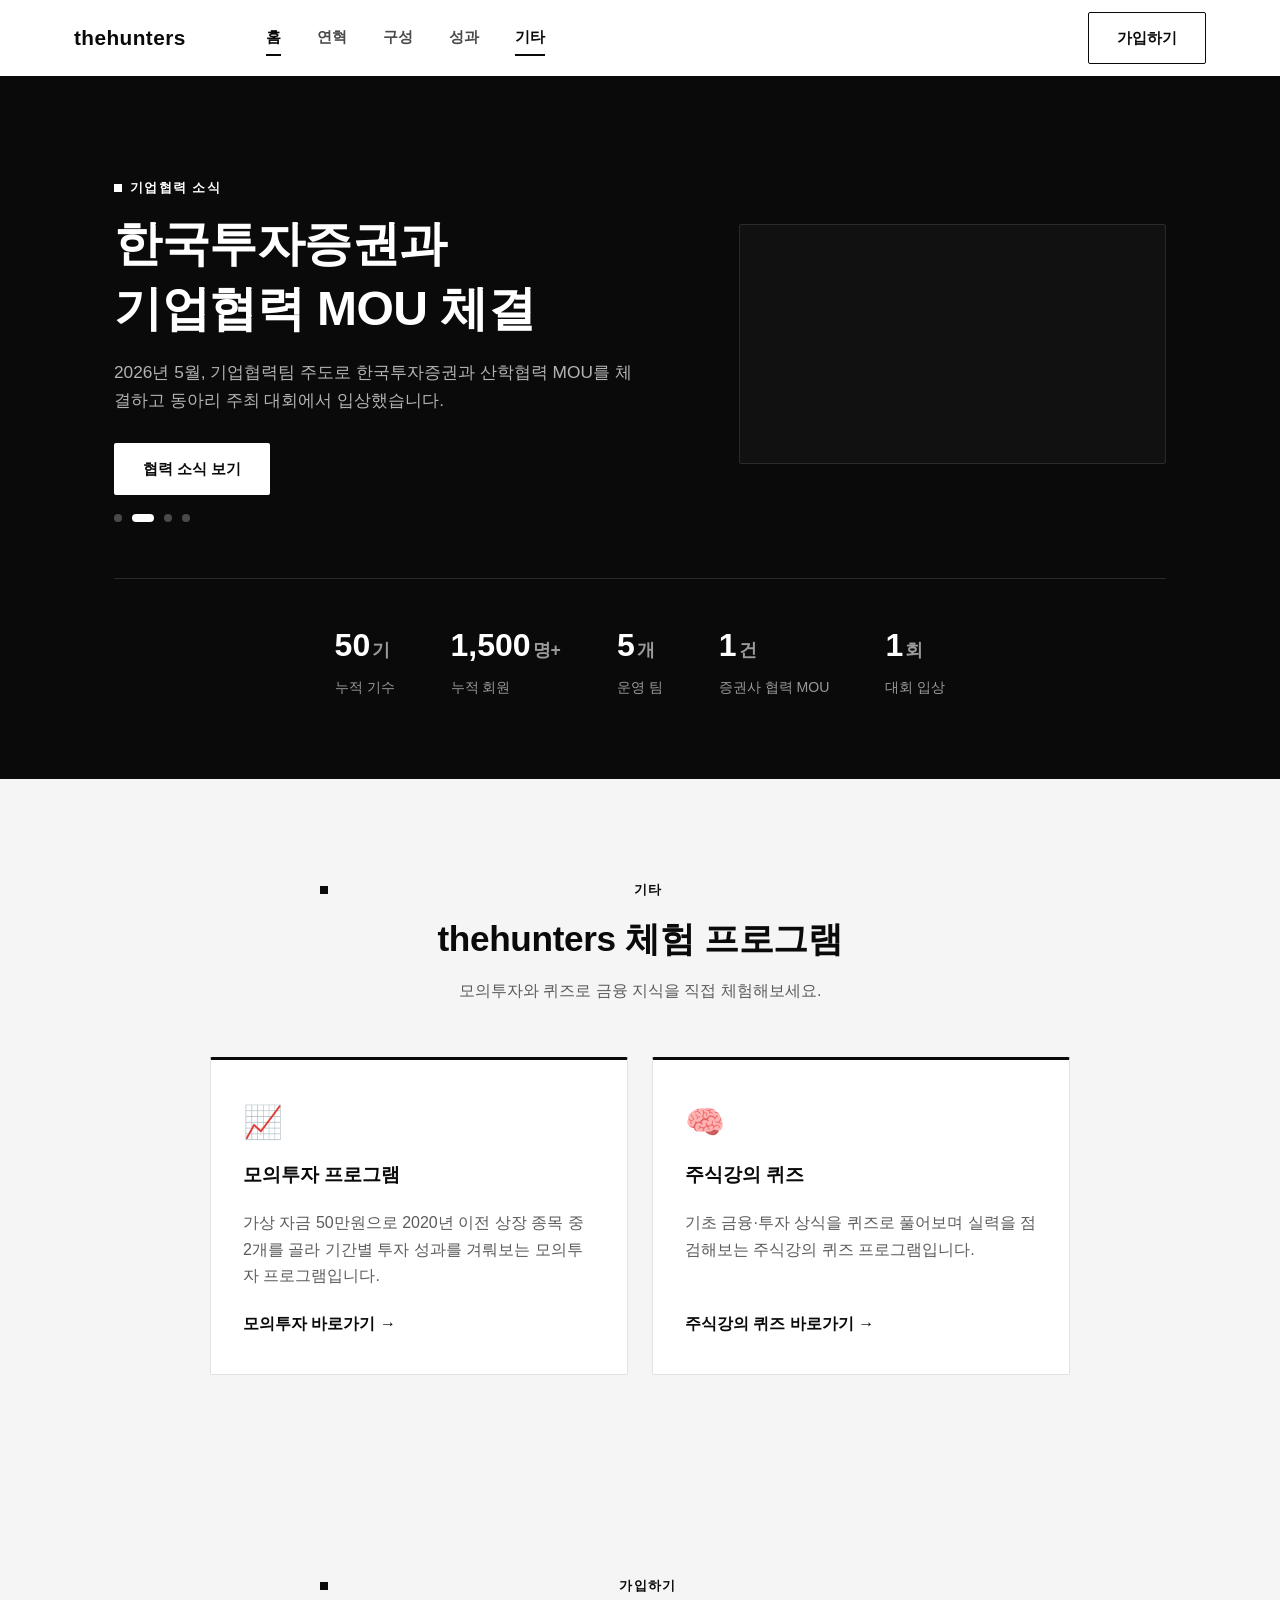
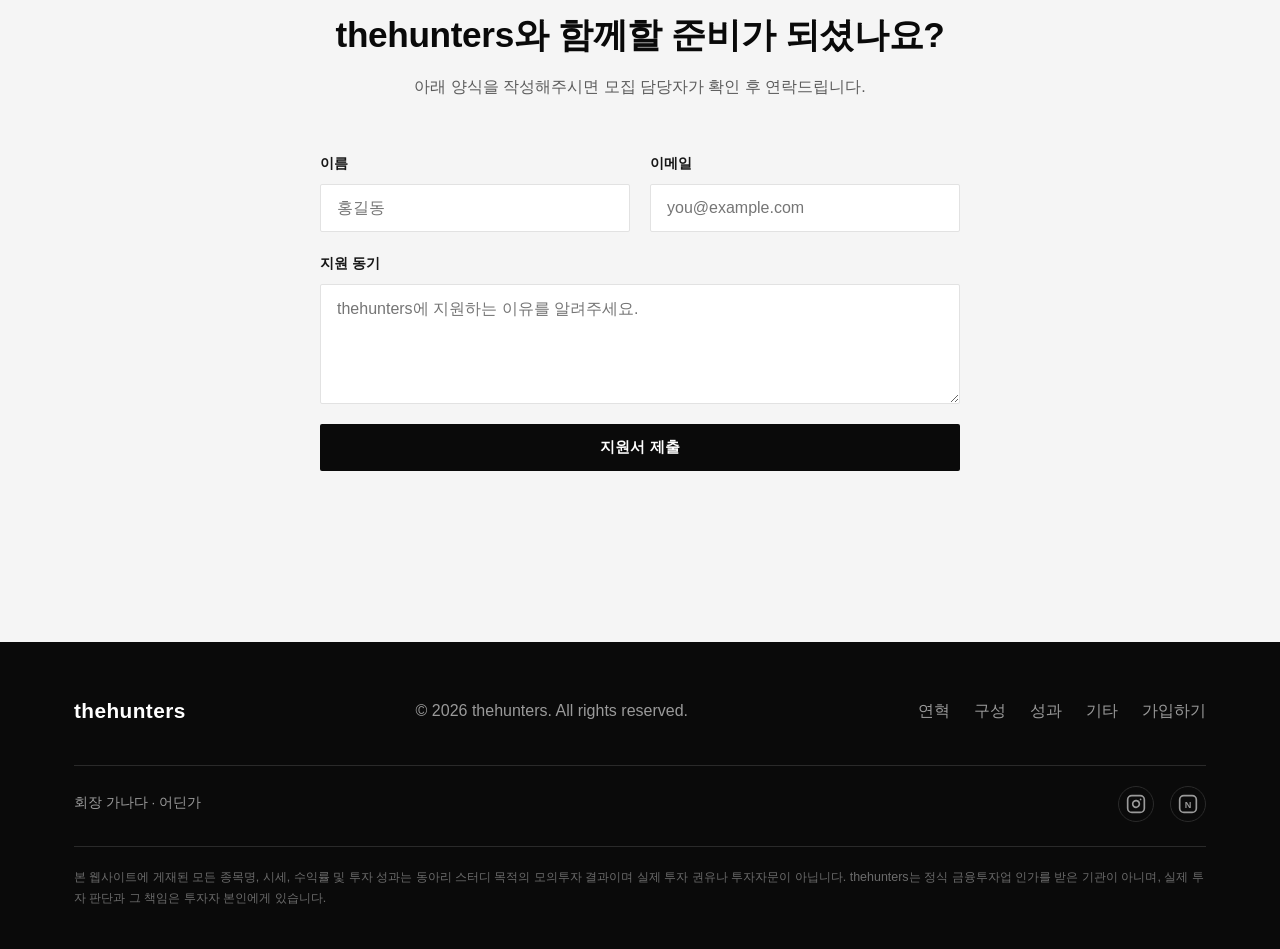
==== index.html @ 5b411d98 "Remove hero video placeholder text, match box to video's 16:9 ratio Video now uploads and plays fine" ====
<!DOCTYPE html>
<html lang="ko">
<head>
<meta charset="UTF-8">
<meta name="viewport" content="width=device-width, initial-scale=1.0">
<title>thehunters | 전국 대학생 연합 투자 동아리</title>
<meta name="description" content="thehunters - 전국 대학생이 함께하는 연합 투자 동아리, 50기 규모의 대학생 투자 커뮤니티, 누적 회원 1,500명+">
<link rel="stylesheet" href="styles.css">
</head>
<body>

<header class="header" id="header">
  <div class="container header-inner">
    <a href="index.html" class="logo">thehunters</a>
    <nav class="nav" id="nav">
      <a href="index.html">홈</a>
      <a href="history.html">연혁</a>
      <a href="organization.html">구성</a>
      <a href="achievements.html">성과</a>
      <a href="#etc">기타</a>
    </nav>
    <a href="#contact" class="btn btn-cta">가입하기</a>
    <button class="menu-toggle" id="menuToggle" aria-label="메뉴 열기">
      <span></span><span></span><span></span>
    </button>
  </div>
</header>

<main>
  <section class="hero" id="home">
    <div class="container hero-inner">
      <div class="hero-top">
      <div class="hero-news">
      <div class="hero-carousel" id="heroCarousel">
        <div class="hero-slide active" data-slide="0">
          <p class="eyebrow">전국 대학생 연합 투자 동아리</p>
          <h1>기회를 포착하는 사람들<br>thehunters</h1>
          <p class="hero-desc">2025년 11월 설립된 thehunters는 전국의 대학생들이 함께하는 연합 투자 동아리로, 투자 기회를 발굴하는 대학생 투자 커뮤니티입니다. 현재 50기까지 이어오며 금융AI, 기업협력, 영상, 홍보, 자산운용 5개 팀이 함께 성장하고 있습니다.</p>
          <div class="hero-actions">
            <a href="#contact" class="btn btn-primary">가입하기</a>
            <a href="achievements.html" class="btn btn-outline">활동 성과 보기</a>
          </div>
        </div>
        <div class="hero-slide" data-slide="1">
          <p class="eyebrow">기업협력 소식</p>
          <h1>한국투자증권과<br>기업협력 MOU 체결</h1>
          <p class="hero-desc">2026년 5월, 기업협력팀 주도로 한국투자증권과 산학협력 MOU를 체결하고 동아리 주최 대회에서 입상했습니다.</p>
          <div class="hero-actions">
            <a href="post.html?id=kis-mou" class="btn btn-primary">협력 소식 보기</a>
          </div>
        </div>
        <div class="hero-slide" data-slide="2">
          <p class="eyebrow">언론·방송 소식</p>
          <h1>지상파 방송 출연,<br>누적 회원 1,500명 돌파</h1>
          <p class="hero-desc">창립 8개월 만에 누적 회원 1,500명을 돌파하며 중앙일보·경향신문·뉴스핌·SBS 등에 소개됐습니다.</p>
          <div class="hero-actions">
            <a href="post.html?id=sbs-morning" class="btn btn-primary">보도 소식 보기</a>
          </div>
        </div>
        <div class="hero-slide" data-slide="3">
          <p class="eyebrow">신입 부원 모집</p>
          <h1>50기 신입 부원을<br>모집합니다</h1>
          <p class="hero-desc">전국 대학생 연합 투자 동아리 thehunters와 함께 투자 기회를 발굴해보세요.</p>
          <div class="hero-actions">
            <a href="#contact" class="btn btn-primary">가입하기</a>
          </div>
        </div>
      </div>
      <div class="hero-dots" id="heroDots"></div>
      </div>
      <div class="hero-video-wrap">
        <video class="hero-video" id="heroVideo" autoplay muted loop playsinline>
          <source src="assets/hero-video.mp4" type="video/mp4">
        </video>
      </div>
      </div>
      <div class="hero-stats">
        <div class="stat"><strong>50<span class="unit">기</span></strong><span>누적 기수</span></div>
        <div class="stat"><strong>1,500<span class="unit">명+</span></strong><span>누적 회원</span></div>
        <div class="stat"><strong>5<span class="unit">개</span></strong><span>운영 팀</span></div>
        <div class="stat"><strong>1<span class="unit">건</span></strong><span>증권사 협력 MOU</span></div>
        <div class="stat"><strong>1<span class="unit">회</span></strong><span>대회 입상</span></div>
      </div>
    </div>
  </section>

  <section class="etc" id="etc">
    <div class="container">
      <div class="section-head">
        <p class="eyebrow">기타</p>
        <h2>thehunters 체험 프로그램</h2>
        <p class="section-desc">모의투자와 퀴즈로 금융 지식을 직접 체험해보세요.</p>
      </div>
      <div class="etc-grid">
        <a href="#mockinvest-tool" class="etc-card" id="openMockinvest">
          <div class="etc-icon">📈</div>
          <h3>모의투자 프로그램</h3>
          <p>가상 자금 50만원으로 2020년 이전 상장 종목 중 2개를 골라 기간별 투자 성과를 겨뤄보는 모의투자 프로그램입니다.</p>
          <span class="etc-link">모의투자 바로가기 →</span>
        </a>
        <a href="#quiz-tool" class="etc-card" id="openQuiz">
          <div class="etc-icon">🧠</div>
          <h3>주식강의 퀴즈</h3>
          <p>기초 금융·투자 상식을 퀴즈로 풀어보며 실력을 점검해보는 주식강의 퀴즈 프로그램입니다.</p>
          <span class="etc-link">주식강의 퀴즈 바로가기 →</span>
        </a>
      </div>
    </div>
  </section>

  <section class="tool-embed" id="mockinvest-tool" hidden>
    <div class="container">
      <div class="section-head">
        <p class="eyebrow">모의투자 프로그램</p>
        <h2>가상 자금 50만원으로 투자를 연습해보세요</h2>
        <p class="section-desc">2020년 이전에 상장된 국내 종목 중 2개를 선택해, 원하는 기간을 4구간으로 나누어 그때그때의 실제 일별 캔들차트(양봉·음봉)와 가격을 보며 매수·매도를 체험하는 모의투자 프로그램입니다. 실제 자금이 아닌 가상 자금이며, 시세는 실제 KRX 일별 시세 데이터입니다.</p>
      </div>
      <div class="tool-panel" id="mockinvestApp"></div>
    </div>
  </section>

  <section class="tool-embed tool-embed-alt" id="quiz-tool" hidden>
    <div class="container container-narrow">
      <div class="section-head">
        <p class="eyebrow">주식강의 퀴즈</p>
        <h2>회장님 강의로 배우는<br>상따하따 · 켈리공식 · 손익비</h2>
        <p class="section-desc">세 가지 주제를 기본(개념)과 심화(차트 판단)로 나누어 점검해보는 퀴즈입니다. 원하는 주제와 난이도를 골라 도전해보세요.</p>
      </div>
      <div class="quiz-card" id="quizCard"></div>
    </div>
  </section>

  <section class="contact" id="contact">
    <div class="container contact-inner">
      <div class="section-head">
        <p class="eyebrow">가입하기</p>
        <h2>thehunters와 함께할 준비가 되셨나요?</h2>
        <p class="section-desc">아래 양식을 작성해주시면 모집 담당자가 확인 후 연락드립니다.</p>
      </div>
      <form class="contact-form" id="contactForm" novalidate>
        <div class="form-row">
          <div class="form-group">
            <label for="name">이름</label>
            <input type="text" id="name" name="name" placeholder="홍길동" required>
          </div>
          <div class="form-group">
            <label for="email">이메일</label>
            <input type="email" id="email" name="email" placeholder="you@example.com" required>
          </div>
        </div>
        <div class="form-group">
          <label for="message">지원 동기</label>
          <textarea id="message" name="message" rows="5" placeholder="thehunters에 지원하는 이유를 알려주세요." required></textarea>
        </div>
        <button type="submit" class="btn btn-primary btn-block">지원서 제출</button>
        <p class="form-status" id="formStatus" role="status" aria-live="polite"></p>
      </form>
    </div>
  </section>
</main>

<footer class="footer">
  <div class="container footer-inner-wrap">
    <div class="footer-inner">
      <a href="index.html" class="logo">thehunters</a>
      <p>&copy; <span id="year"></span> thehunters. All rights reserved.</p>
      <div class="footer-links">
        <a href="history.html">연혁</a>
        <a href="organization.html">구성</a>
        <a href="achievements.html">성과</a>
        <a href="#etc">기타</a>
        <a href="#contact">가입하기</a>
      </div>
    </div>
    <div class="footer-contact">
      <p class="footer-meta">회장 가나다 · 어딘가</p>
      <div class="footer-social">
        <a href="https://www.instagram.com/thehunters.investment/" target="_blank" rel="noopener" class="footer-icon" aria-label="인스타그램" title="인스타그램">
          <svg viewBox="0 0 24 24" width="20" height="20" fill="none" stroke="currentColor" stroke-width="2" stroke-linecap="round" stroke-linejoin="round">
            <rect x="2" y="2" width="20" height="20" rx="5"/>
            <path d="M16 11.37A4 4 0 1 1 12.63 8 4 4 0 0 1 16 11.37z"/>
            <line x1="17.5" y1="6.5" x2="17.51" y2="6.5"/>
          </svg>
        </a>
        <a href="https://cafe.naver.com/f-e/cafes/31650384/menus/45?viewType=L" target="_blank" rel="noopener" class="footer-icon" aria-label="네이버 카페" title="네이버 카페">
          <svg viewBox="0 0 24 24" width="20" height="20" fill="none" stroke="currentColor" stroke-width="2" stroke-linecap="round" stroke-linejoin="round">
            <rect x="2" y="2" width="20" height="20" rx="5"/>
            <text x="12" y="16.5" text-anchor="middle" fill="currentColor" stroke="none" font-size="11" font-weight="800">N</text>
          </svg>
        </a>
      </div>
    </div>
    <p class="disclaimer">본 웹사이트에 게재된 모든 종목명, 시세, 수익률 및 투자 성과는 동아리 스터디 목적의 모의투자 결과이며 실제 투자 권유나 투자자문이 아닙니다. thehunters는 정식 금융투자업 인가를 받은 기관이 아니며, 실제 투자 판단과 그 책임은 투자자 본인에게 있습니다.</p>
  </div>
</footer>

<script src="script.js"></script>
</body>
</html>
---- styles.css ----
:root {
  --color-black: #0a0a0a;
  --color-ink: #171717;
  --color-text: #171717;
  --color-text-muted: #5c5c5c;
  --color-bg: #ffffff;
  --color-bg-alt: #f5f5f5;
  --color-border: #e2e2e2;
  --color-up: #d0212c;
  --color-down: #1a56db;
  --color-up-bg: #fbe9ea;
  --color-correct: #1a7f37;
  --color-correct-bg: #e8f5ec;
  --radius: 2px;
  --shadow: 0 12px 32px rgba(0, 0, 0, 0.08);
  --max-width: 1180px;
  font-size: 16px;
}

* { box-sizing: border-box; }

html { scroll-behavior: smooth; }

body {
  margin: 0;
  font-family: "Pretendard", "Noto Sans KR", "Apple SD Gothic Neo", "Malgun Gothic", -apple-system, BlinkMacSystemFont, sans-serif;
  color: var(--color-text);
  background: var(--color-bg);
  line-height: 1.65;
}

img { max-width: 100%; display: block; }

a { color: inherit; text-decoration: none; }

ul, ol { list-style: none; margin: 0; padding: 0; }

.container {
  max-width: var(--max-width);
  margin: 0 auto;
  padding: 0 24px;
}

.eyebrow {
  color: var(--color-black);
  font-weight: 700;
  letter-spacing: 0.1em;
  text-transform: uppercase;
  margin: 0 0 14px;
  font-size: 0.82rem;
  position: relative;
  padding-left: 16px;
}

.eyebrow::before {
  content: "";
  position: absolute;
  left: 0;
  top: 50%;
  transform: translateY(-50%);
  width: 8px;
  height: 8px;
  background: var(--color-black);
}

h1, h2, h3 { line-height: 1.35; margin: 0 0 16px; color: var(--color-black); }
h1 { font-size: clamp(2rem, 4vw, 3rem); letter-spacing: -0.01em; }
h2 { font-size: clamp(1.6rem, 3vw, 2.2rem); letter-spacing: -0.01em; }
h3 { font-size: 1.2rem; }

/* Header */
.header {
  position: sticky;
  top: 0;
  z-index: 100;
  background: #fff;
  border-bottom: 2px solid var(--color-black);
}

.header-inner {
  display: flex;
  align-items: center;
  justify-content: space-between;
  height: 76px;
  gap: 24px;
}

.logo {
  font-weight: 800;
  font-size: 1.3rem;
  letter-spacing: 0.02em;
  color: var(--color-black);
}

.logo span { font-weight: 400; }

.nav {
  display: flex;
  gap: 36px;
  margin-right: auto;
  margin-left: 56px;
}

.nav a {
  font-weight: 600;
  font-size: 0.95rem;
  color: #4a4a4a;
  transition: color 0.2s ease;
  padding: 4px 0;
  border-bottom: 2px solid transparent;
}

.nav a:hover { color: var(--color-black); border-bottom-color: var(--color-black); }

.nav a.active { color: var(--color-black); border-bottom-color: var(--color-black); }

.menu-toggle {
  display: none;
  flex-direction: column;
  gap: 5px;
  background: none;
  border: none;
  cursor: pointer;
  padding: 8px;
}

.menu-toggle span {
  width: 22px;
  height: 2px;
  background: var(--color-black);
  border-radius: 2px;
}

/* Buttons */
.btn {
  display: inline-flex;
  align-items: center;
  justify-content: center;
  padding: 13px 28px;
  border-radius: var(--radius);
  font-weight: 700;
  font-size: 0.92rem;
  transition: background 0.15s ease, color 0.15s ease, border-color 0.15s ease;
  cursor: pointer;
  border: 1.5px solid transparent;
  white-space: nowrap;
}

.btn-primary {
  background: var(--color-black);
  color: #fff;
}

.btn-primary:hover { background: #2a2a2a; }

.btn-outline {
  background: transparent;
  border-color: var(--color-black);
  color: var(--color-black);
}

.btn-outline:hover {
  background: var(--color-black);
  color: #fff;
}

.btn-cta {
  background: #fff;
  border-color: var(--color-black);
  color: var(--color-black);
}

.btn-cta:hover { background: var(--color-black); color: #fff; }

.btn-block { width: 100%; }

/* Hero */
.hero {
  padding: 88px 0 80px;
  background: var(--color-black);
  color: #fff;
}

.hero .eyebrow { color: #fff; }
.hero .eyebrow::before { background: #fff; }

.hero h1 { color: #fff; }

.hero-inner { max-width: 1100px; margin: 0 auto; }

.hero-top {
  display: grid;
  grid-template-columns: 1.15fr 0.85fr;
  gap: 48px;
  align-items: center;
  text-align: left;
}

.hero-video-wrap {
  position: relative;
  aspect-ratio: 16 / 9;
  border-radius: var(--radius);
  overflow: hidden;
  background: #111;
  border: 1px solid #2a2a2a;
}

.hero-video {
  width: 100%;
  height: 100%;
  object-fit: cover;
  display: block;
  opacity: 0;
  transition: opacity 0.4s ease;
}

.hero-video.loaded { opacity: 1; }

.hero-carousel {
  position: relative;
  min-height: 340px;
}

.hero-slide {
  position: absolute;
  inset: 0;
  display: flex;
  flex-direction: column;
  align-items: flex-start;
  justify-content: center;
  opacity: 0;
  pointer-events: none;
  transition: opacity 0.3s ease;
}

.hero-slide.active {
  opacity: 1;
  pointer-events: auto;
}

.hero-dots {
  display: flex;
  justify-content: flex-start;
  gap: 10px;
  margin: 8px 0 0;
}

.hero-dot {
  width: 8px;
  height: 8px;
  border-radius: 999px;
  background: #4a4a4a;
  border: none;
  cursor: pointer;
  padding: 0;
  transition: background 0.2s ease, width 0.2s ease, border-radius 0.2s ease;
}

.hero-dot.active { background: #fff; width: 22px; border-radius: 4px; }

.hero-desc {
  color: #b3b3b3;
  font-size: 1.08rem;
  margin: 0 0 28px;
  max-width: 520px;
}

.hero-actions {
  display: flex;
  gap: 16px;
  justify-content: flex-start;
  flex-wrap: wrap;
}

.hero .btn-primary {
  background: #fff;
  color: var(--color-black);
}
.hero .btn-primary:hover { background: #d9d9d9; }

.hero .btn-outline {
  border-color: #4a4a4a;
  color: #fff;
}

.hero .btn-outline:hover {
  background: #fff;
  color: var(--color-black);
  border-color: #fff;
}

.hero-stats {
  display: flex;
  justify-content: center;
  gap: 56px;
  flex-wrap: wrap;
  border-top: 1px solid #2a2a2a;
  margin-top: 56px;
  padding-top: 40px;
}

.stat { display: flex; flex-direction: column; }
.stat strong { font-size: 2rem; font-weight: 800; color: #fff; }
.stat strong .unit { font-size: 1.1rem; font-weight: 600; margin-left: 2px; }
.stat span { color: #9a9a9a; font-size: 0.88rem; margin-top: 4px; }

/* Section head */
.section-head {
  text-align: center;
  max-width: 640px;
  margin: 0 auto 52px;
}

.section-desc { color: var(--color-text-muted); }

/* History / Timeline */
.history { padding: 100px 0; background: var(--color-bg); }

.timeline {
  position: relative;
  max-width: 780px;
  margin: 0 auto;
  padding-left: 32px;
  border-left: 2px solid var(--color-border);
}

.timeline-item {
  position: relative;
  padding-bottom: 44px;
}

.timeline-item:last-child { padding-bottom: 0; }

.timeline-item::before {
  content: "";
  position: absolute;
  left: -38px;
  top: 4px;
  width: 12px;
  height: 12px;
  border-radius: 50%;
  background: var(--color-black);
  border: 2px solid #fff;
  box-shadow: 0 0 0 2px var(--color-black);
}

.timeline-year {
  font-weight: 800;
  color: var(--color-black);
  font-size: 1.1rem;
  margin-bottom: 6px;
}

.timeline-content h3 { margin-bottom: 8px; font-size: 1.1rem; }
.timeline-content p { color: var(--color-text-muted); margin: 0; }

/* Organization */
.organization { padding: 100px 0; background: var(--color-bg-alt); }

.org-lead {
  display: flex;
  justify-content: center;
  gap: 24px;
  flex-wrap: wrap;
  margin-bottom: 32px;
}

.org-lead-card {
  background: var(--color-black);
  color: #fff;
  border-radius: var(--radius);
  padding: 32px 40px;
  text-align: center;
  min-width: 220px;
}

.org-lead-card h3 { color: #fff; margin-bottom: 8px; }
.org-lead-card p { color: #b3b3b3; margin: 0; font-size: 0.92rem; }

.org-role {
  color: #fff;
  font-weight: 700;
  font-size: 0.85rem;
  letter-spacing: 0.06em;
  text-transform: uppercase;
  margin-bottom: 10px;
  opacity: 0.7;
}

.org-subhead {
  text-align: center;
  font-weight: 700;
  letter-spacing: 0.06em;
  text-transform: uppercase;
  font-size: 0.85rem;
  color: var(--color-text-muted);
  margin: 0 0 20px;
}

.org-grid {
  display: grid;
  grid-template-columns: repeat(5, 1fr);
  gap: 20px;
}

.org-card {
  background: #fff;
  border: 1px solid var(--color-border);
  border-top: 3px solid var(--color-black);
  border-radius: var(--radius);
  padding: 28px 24px;
  text-align: center;
  transition: transform 0.2s ease, box-shadow 0.2s ease;
}

.org-card:hover {
  transform: translateY(-4px);
  box-shadow: var(--shadow);
}

.org-icon { font-size: 1.8rem; margin-bottom: 12px; }

.org-card p { color: var(--color-text-muted); margin: 0; font-size: 0.92rem; }

/* Achievements */
.achievements { padding: 100px 0; background: var(--color-bg); }

.achievement-stats {
  display: grid;
  grid-template-columns: repeat(5, 1fr);
  gap: 20px;
  margin-bottom: 64px;
}

.stat-card {
  text-align: center;
  padding: 32px 16px;
  background: var(--color-black);
  color: #fff;
  border-radius: var(--radius);
}

.stat-card strong {
  display: block;
  font-size: 2rem;
  font-weight: 800;
  color: #fff;
  margin-bottom: 6px;
}

.stat-card span { color: #9a9a9a; font-size: 0.9rem; }

.media-map {
  max-width: 920px;
  margin: 0 auto 64px;
  background: var(--color-bg-alt);
  border-radius: var(--radius);
  padding: 40px;
}

.media-map h3 { text-align: center; margin-bottom: 8px; }

.media-map-desc {
  text-align: center;
  color: var(--color-text-muted);
  font-size: 0.92rem;
  margin: 0 0 28px;
}

.media-map-body {
  display: flex;
  align-items: flex-start;
  gap: 32px;
  flex-wrap: wrap;
}

.kr-map {
  display: block;
  width: 100%;
  height: auto;
  flex: 1 1 460px;
  max-width: 560px;
  min-width: 0;
}

.kr-shape {
  fill: #e4e4e4;
  stroke: #bdbdbd;
  stroke-width: 1;
  stroke-linejoin: round;
}

.leader-line {
  stroke: #b3b3b3;
  stroke-width: 1.5;
  stroke-dasharray: 4 4;
}

.seoul-dot { cursor: pointer; }

.seoul-dot .pulse {
  fill: var(--color-black);
  opacity: 0.25;
  animation: seoul-pulse 2.4s ease-out infinite;
  transform-origin: 76.1px 111.3px;
}

.seoul-dot .dot {
  fill: var(--color-black);
  transition: fill 0.15s ease, r 0.15s ease;
}

.seoul-dot:hover .dot,
.seoul-dot:focus-visible .dot,
.seoul-dot.active .dot {
  fill: var(--color-up);
  r: 5;
}

.seoul-dot:focus-visible {
  outline: 2px dashed var(--color-up);
  outline-offset: 3px;
}

@keyframes seoul-pulse {
  0% { transform: scale(1); opacity: 0.35; }
  100% { transform: scale(2.4); opacity: 0; }
}

.seoul-zoom {
  transform-origin: 76.1px 111.3px;
  transform: scale(0.2);
  opacity: 0;
  pointer-events: none;
  transition: transform 0.5s cubic-bezier(0.22, 1, 0.36, 1), opacity 0.35s ease;
}

.seoul-zoom.open {
  transform: scale(1);
  opacity: 1;
  pointer-events: auto;
}

.inset-bubble {
  fill: #fff;
  stroke: var(--color-black);
  stroke-width: 1.5;
}

.media-pin { cursor: pointer; }

.media-pin .pin-hit {
  fill: transparent;
}

.media-pin .pin-leader {
  stroke: #9a9a9a;
  stroke-width: 1.2;
}

.media-pin .pin-dot {
  fill: var(--color-black);
  stroke: #fff;
  stroke-width: 2;
  transition: r 0.15s ease, fill 0.15s ease;
}

.media-pin text {
  font-size: 13px;
  font-weight: 700;
  fill: var(--color-text);
  transition: fill 0.15s ease;
}

.media-pin:hover .pin-dot,
.media-pin:focus-visible .pin-dot,
.media-pin.active .pin-dot {
  fill: var(--color-up);
  r: 9;
}

.media-pin:hover text,
.media-pin:focus-visible text,
.media-pin.active text {
  fill: var(--color-up);
}

.media-pin:focus-visible {
  outline: 2px dashed var(--color-up);
  outline-offset: 3px;
  border-radius: 4px;
}

.media-detail {
  flex: 1 1 260px;
  min-width: 240px;
  background: #fff;
  border: 1px solid var(--color-border);
  border-top: 3px solid var(--color-black);
  border-radius: var(--radius);
  padding: 28px;
  align-self: stretch;
  display: flex;
  flex-direction: column;
  justify-content: center;
  gap: 10px;
}

.media-detail-placeholder {
  color: var(--color-text-muted);
  margin: 0;
  text-align: center;
}

.media-detail-logo {
  max-width: min(260px, 100%);
  max-height: 130px;
  width: auto;
  height: auto;
  object-fit: contain;
  align-self: center;
  margin-bottom: 4px;
}

.media-detail-name {
  font-weight: 800;
  font-size: 1.1rem;
  color: var(--color-black);
}

.media-detail-meta {
  color: var(--color-text-muted);
  font-size: 0.92rem;
  margin: 0;
}

.media-detail-link {
  margin-top: 8px;
  align-self: flex-start;
}

/* Board (성과 게시판) */
.board {
  margin-top: 48px;
}

.board-head {
  display: flex;
  align-items: baseline;
  justify-content: space-between;
  margin-bottom: 16px;
}

.board-head h3 { margin: 0; }

.board-list {
  display: flex;
  flex-direction: column;
  border-top: 2px solid var(--color-black);
}

.board-row {
  display: flex;
  align-items: center;
  gap: 20px;
  padding: 18px 8px;
  border-bottom: 1px solid var(--color-border);
  color: inherit;
  transition: background 0.15s ease;
}

.board-row:hover { background: var(--color-bg-alt); }

.board-category {
  flex: 0 0 auto;
  font-size: 0.8rem;
  font-weight: 700;
  color: #fff;
  background: var(--color-black);
  padding: 4px 10px;
  border-radius: 999px;
}

.board-title {
  flex: 1 1 auto;
  font-weight: 600;
}

.board-date {
  flex: 0 0 auto;
  color: var(--color-text-muted);
  font-size: 0.88rem;
}

/* Post detail page */
.post {
  padding: 100px 0;
  background: var(--color-bg);
}

.post-inner {
  max-width: 720px;
  margin: 0 auto;
}

.post-inner h1 {
  font-size: clamp(1.6rem, 3vw, 2.1rem);
  margin: 8px 0 16px;
}

.post-date {
  color: var(--color-text-muted);
  font-size: 0.9rem;
  margin: 0 0 32px;
}

.post-body p {
  margin: 0 0 20px;
  line-height: 1.8;
  color: var(--color-text);
}

.post-not-found {
  text-align: center;
  color: var(--color-text-muted);
  margin-bottom: 24px;
}

.post-back {
  margin-top: 24px;
}

@media (max-width: 560px) {
  .board-row { flex-wrap: wrap; gap: 8px 16px; }
  .board-date { width: 100%; order: 3; }
}

/* Etc */
.etc { padding: 100px 0; background: var(--color-bg-alt); }

.etc-grid {
  display: grid;
  grid-template-columns: repeat(2, 1fr);
  gap: 24px;
  max-width: 860px;
  margin: 0 auto;
}

.etc-card {
  background: #fff;
  border: 1px solid var(--color-border);
  border-top: 3px solid var(--color-black);
  border-radius: var(--radius);
  padding: 36px 32px;
  display: flex;
  flex-direction: column;
  gap: 6px;
  transition: transform 0.2s ease, box-shadow 0.2s ease;
}

.etc-card:hover {
  transform: translateY(-4px);
  box-shadow: var(--shadow);
}

.etc-icon { font-size: 2rem; margin-bottom: 8px; }

.etc-card p {
  color: var(--color-text-muted);
  margin: 0 0 16px;
  flex-grow: 1;
}

.etc-link {
  font-weight: 700;
  color: var(--color-black);
}

.tool-embed { padding: 100px 0; background: var(--color-bg); }
.tool-embed-alt { background: var(--color-bg-alt); }

/* Mock invest steps */
.mi-help {
  color: var(--color-text-muted);
  margin: 0 0 24px;
}

.mi-period-row {
  display: grid;
  grid-template-columns: 1fr 1fr;
  gap: 20px;
  max-width: 480px;
  margin-bottom: 20px;
}

.mi-select {
  padding: 14px 16px;
  border-radius: var(--radius);
  border: 1.5px solid var(--color-border);
  font-family: inherit;
  font-size: 1rem;
  background: #fff;
  width: 100%;
}

.mi-select:focus { outline: none; border-color: var(--color-black); }

.mi-error {
  color: var(--color-up);
  font-size: 0.88rem;
  margin: 0 0 16px;
}

.mi-stock-search {
  margin-bottom: 16px;
  max-width: 360px;
}

.mi-stock-grid {
  display: grid;
  grid-template-columns: repeat(auto-fill, minmax(130px, 1fr));
  gap: 12px;
  max-height: 360px;
  overflow-y: auto;
  padding: 4px 4px 4px 0;
  margin-bottom: 20px;
}

.mi-stock-btn {
  padding: 16px;
  border-radius: var(--radius);
  border: 1.5px solid var(--color-border);
  background: #fff;
  font-family: inherit;
  font-size: 0.95rem;
  font-weight: 600;
  cursor: pointer;
  transition: border-color 0.15s ease, background 0.15s ease, color 0.15s ease;
}

.mi-stock-btn:hover { border-color: var(--color-black); }

.mi-stock-btn.selected {
  background: var(--color-black);
  border-color: var(--color-black);
  color: #fff;
}

.mi-trade-controls {
  justify-content: flex-start;
  margin: 24px 0 8px;
}

.mi-next-btn { margin-top: 8px; }

.mi-result-list {
  display: flex;
  flex-direction: column;
  gap: 12px;
  margin: 0 0 24px;
}

.mi-result-list li {
  display: flex;
  justify-content: space-between;
  padding-bottom: 12px;
  border-bottom: 1px solid var(--color-border);
  font-weight: 600;
}

.mi-result-list li:last-child { border-bottom: none; padding-bottom: 0; }

/* Contact */
.contact { padding: 100px 0; background: var(--color-bg-alt); }

.contact-form {
  max-width: 640px;
  margin: 0 auto;
  display: flex;
  flex-direction: column;
  gap: 20px;
}

.form-row {
  display: grid;
  grid-template-columns: 1fr 1fr;
  gap: 20px;
}

.form-group { display: flex; flex-direction: column; gap: 8px; }

.form-group label { font-weight: 600; font-size: 0.9rem; }

.form-group input,
.form-group textarea {
  padding: 14px 16px;
  border-radius: var(--radius);
  border: 1.5px solid var(--color-border);
  font-family: inherit;
  font-size: 1rem;
  resize: vertical;
  background: #fff;
  transition: border-color 0.15s ease;
}

.form-group input:focus,
.form-group textarea:focus {
  outline: none;
  border-color: var(--color-black);
}

.form-status {
  text-align: center;
  font-weight: 600;
  min-height: 1.2em;
  color: var(--color-black);
}

/* Tool pages (mock invest / quiz) */
.container-narrow { max-width: 720px; }

.tool-intro {
  padding: 64px 0 40px;
  background: var(--color-black);
  color: #fff;
  text-align: center;
}

.tool-intro .eyebrow { color: #fff; }
.tool-intro .eyebrow::before { background: #fff; }
.tool-intro h1 { color: #fff; }
.tool-intro .section-desc { color: #b3b3b3; max-width: 560px; margin: 0 auto; }

.tool-body { padding: 56px 0 100px; background: var(--color-bg); }

.portfolio-stats {
  display: grid;
  grid-template-columns: repeat(4, 1fr);
  gap: 20px;
  margin-bottom: 40px;
}

.tool-panel {
  background: var(--color-bg-alt);
  border-radius: var(--radius);
  padding: 32px;
  margin-bottom: 24px;
}

.tool-panel h3 { margin-bottom: 20px; }

.btn-small { padding: 8px 16px; font-size: 0.82rem; }

.trade-controls {
  display: flex;
  align-items: center;
  justify-content: flex-end;
  gap: 6px;
}

.qty-input {
  width: 64px;
  padding: 8px;
  border-radius: var(--radius);
  border: 1.5px solid var(--color-border);
  font-family: inherit;
  font-size: 0.85rem;
  text-align: right;
}

.qty-input:focus { outline: none; border-color: var(--color-black); }

.quiz-card {
  background: var(--color-bg-alt);
  border-radius: var(--radius);
  padding: 40px;
}

.quiz-progress {
  font-weight: 700;
  color: var(--color-text-muted);
  font-size: 0.85rem;
  letter-spacing: 0.04em;
  text-transform: uppercase;
  margin: 0 0 12px;
}

.quiz-question { font-size: 1.3rem; margin-bottom: 24px; }

.quiz-options {
  display: flex;
  flex-direction: column;
  gap: 12px;
  margin-bottom: 20px;
}

.quiz-option {
  text-align: left;
  padding: 16px 20px;
  border-radius: var(--radius);
  border: 1.5px solid var(--color-border);
  background: #fff;
  font-family: inherit;
  font-size: 0.98rem;
  font-weight: 500;
  cursor: pointer;
  transition: border-color 0.15s ease, background 0.15s ease;
}

.quiz-option:hover:not(:disabled) { border-color: var(--color-black); }

.quiz-option:disabled { cursor: default; }

.quiz-option.correct {
  border-color: var(--color-correct);
  background: var(--color-correct-bg);
  color: var(--color-correct);
  font-weight: 700;
}

.quiz-option.wrong {
  border-color: var(--color-up);
  background: var(--color-up-bg);
  color: var(--color-up);
  font-weight: 700;
}

.quiz-explain {
  background: #fff;
  border-radius: var(--radius);
  padding: 16px 20px;
  color: var(--color-text-muted);
  font-size: 0.92rem;
  margin: 0 0 20px;
}

.quiz-result { text-align: center; }
.quiz-result .quiz-question { font-size: 1.5rem; }

.quiz-tier {
  display: inline-block;
  font-weight: 800;
  color: #fff;
  background: var(--color-black);
  padding: 8px 20px;
  border-radius: 999px;
  margin-bottom: 16px;
}

.quiz-best {
  color: var(--color-text-muted);
  margin-bottom: 24px;
}

.quiz-actions {
  display: flex;
  justify-content: space-between;
  gap: 12px;
}

.quiz-actions-center { justify-content: center; }

.quiz-menu {
  display: flex;
  flex-direction: column;
  gap: 28px;
}

.quiz-menu-group h3 { margin-bottom: 12px; }

.quiz-menu-buttons {
  display: flex;
  gap: 12px;
  flex-wrap: wrap;
}

.quiz-menu-buttons .btn { flex: 1 1 160px; }

.quiz-chart-wrap {
  background: #fff;
  border-radius: var(--radius);
  padding: 16px;
  margin-bottom: 20px;
}

.quiz-chart { width: 100%; height: auto; display: block; }

.chart-label {
  font-size: 12px;
  fill: var(--color-text-muted);
  font-weight: 600;
}

.chart-callout {
  font-size: 13px;
  fill: var(--color-black);
  font-weight: 800;
}

.chart-bar-label {
  font-size: 13px;
  fill: #fff;
  font-weight: 700;
}

/* Footer */
.footer {
  background: var(--color-black);
  color: #9a9a9a;
  padding: 40px 0;
}

.footer-inner-wrap { display: flex; flex-direction: column; gap: 24px; }

.footer-inner {
  display: flex;
  align-items: center;
  justify-content: space-between;
  flex-wrap: wrap;
  gap: 16px;
}

.footer .logo { color: #fff; }
.footer .logo span { font-weight: 400; }

.footer-links { display: flex; gap: 24px; }

.footer-links a:hover { color: #fff; }

.footer-contact {
  display: flex;
  flex-wrap: wrap;
  align-items: center;
  justify-content: space-between;
  gap: 16px;
  border-top: 1px solid #2a2a2a;
  padding-top: 20px;
  font-size: 0.85rem;
}

.footer-meta { margin: 0; }

.footer-social { display: flex; gap: 16px; align-items: center; }

.footer-icon {
  display: inline-flex;
  align-items: center;
  justify-content: center;
  width: 36px;
  height: 36px;
  border-radius: 999px;
  border: 1px solid #2a2a2a;
  color: #9a9a9a;
  transition: border-color 0.15s ease, color 0.15s ease;
}

.footer-icon:hover {
  color: #fff;
  border-color: #565656;
}

.disclaimer {
  font-size: 0.78rem;
  color: #6b6b6b;
  line-height: 1.7;
  border-top: 1px solid #2a2a2a;
  padding-top: 20px;
  margin: 0;
}

/* Responsive */
@media (max-width: 900px) {
  .nav { display: none; }
  .menu-toggle { display: flex; }
  .btn-cta { display: none; }
  .nav.open {
    display: flex;
    position: absolute;
    top: 76px;
    left: 0;
    right: 0;
    background: #fff;
    flex-direction: column;
    gap: 4px;
    padding: 16px 24px;
    border-bottom: 2px solid var(--color-black);
  }
  .nav.open a { padding: 10px 0; }
  .hero-top { grid-template-columns: 1fr; gap: 32px; }
  .org-grid { grid-template-columns: 1fr 1fr; }
  .achievement-stats { grid-template-columns: 1fr 1fr; }
  .form-row { grid-template-columns: 1fr; }
  .media-map-body { flex-direction: column; }
  .media-detail { width: 100%; }
  .etc-grid { grid-template-columns: 1fr; }
  .portfolio-stats { grid-template-columns: 1fr 1fr; }
}

@media (max-width: 560px) {
  .org-grid { grid-template-columns: 1fr; }
  .achievement-stats { grid-template-columns: 1fr 1fr; }
  .hero { padding: 76px 0 60px; }
  .hero-stats { gap: 32px; }
  .hero-carousel { min-height: 420px; }
  .media-map { padding: 28px 20px; }
  .tool-panel { padding: 24px 20px; }
  .quiz-card { padding: 28px 20px; }
  .mi-period-row { grid-template-columns: 1fr; }
}
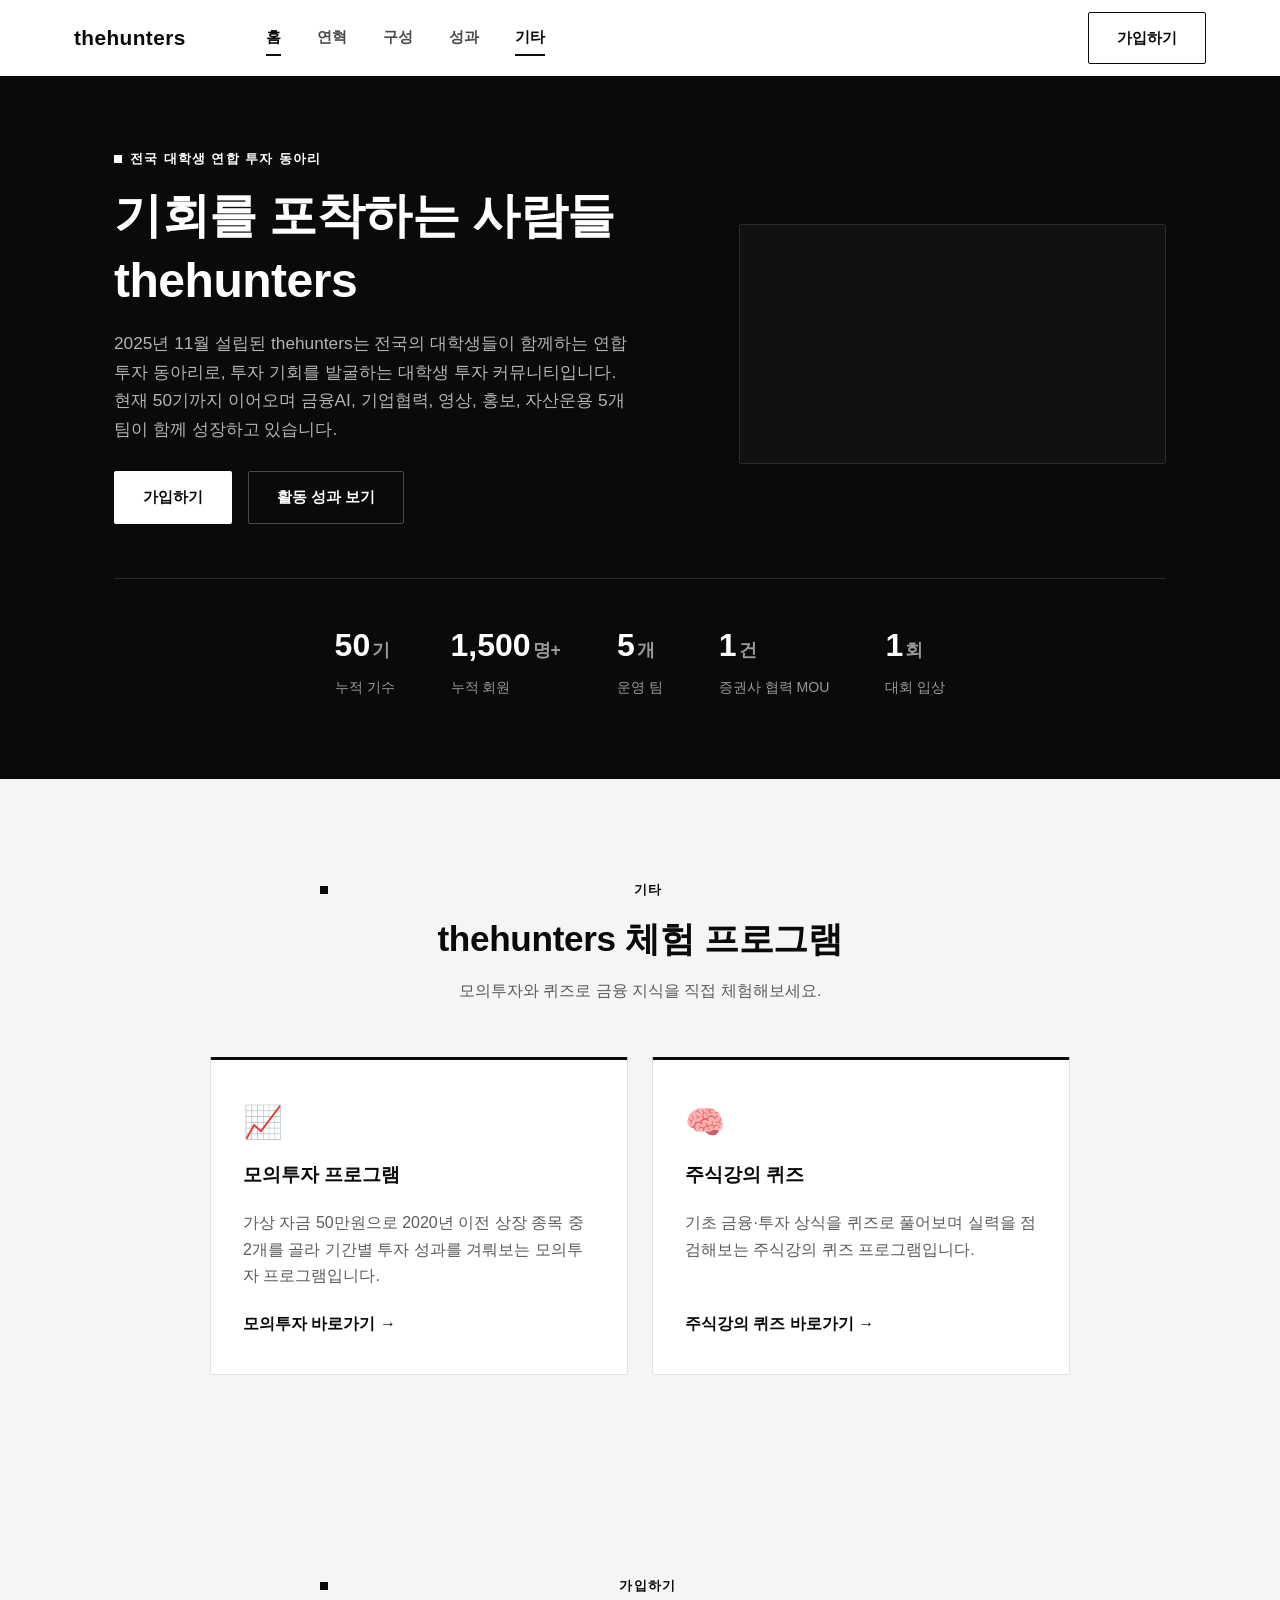
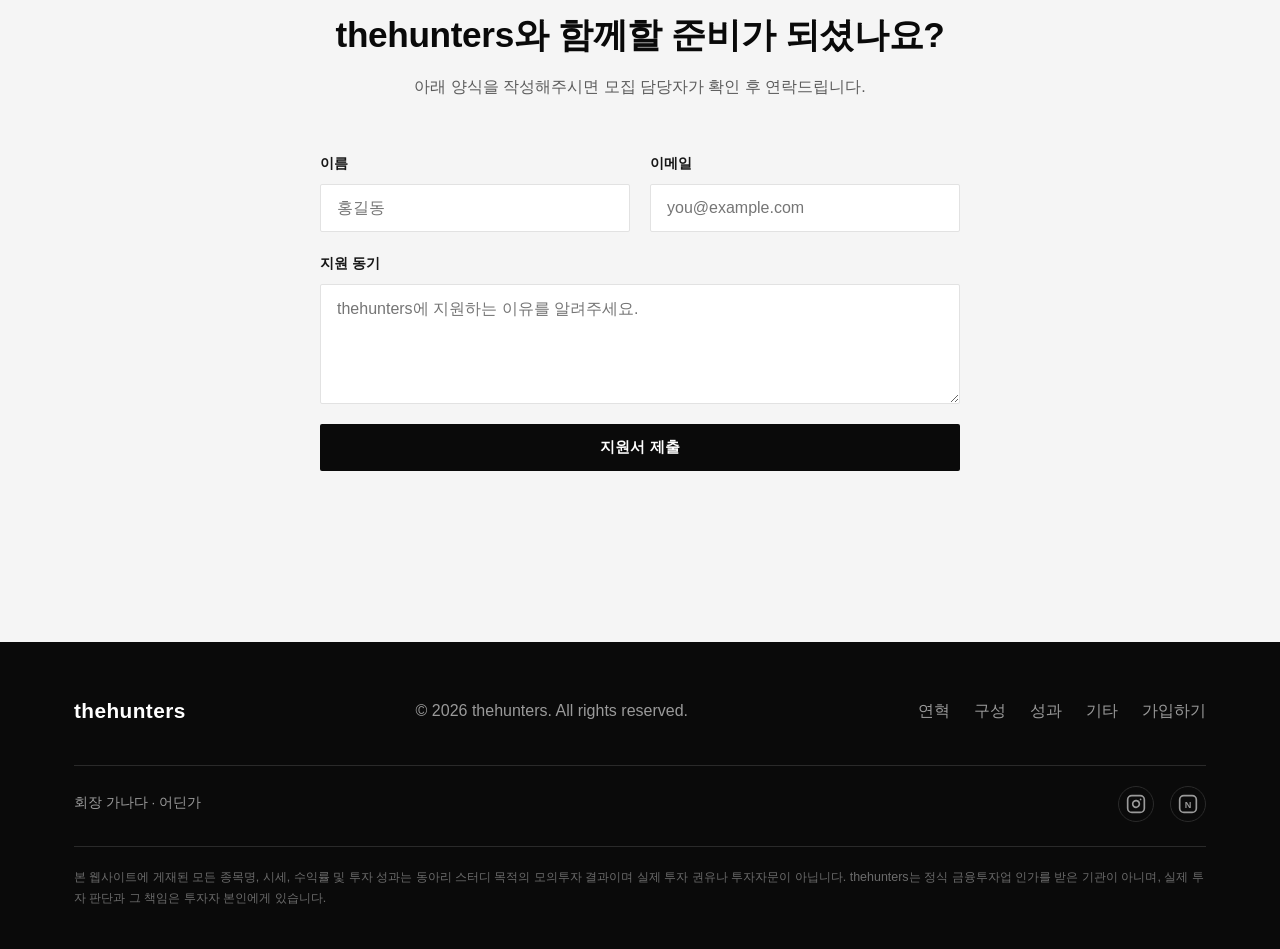
==== commit f8f9e125: "Harden hero video autoplay, block accidental fullscreen, 4s carousel - Move video src to the <video>" ====
--- a/index.html
+++ b/index.html
@@ -69,9 +69,7 @@
       <div class="hero-dots" id="heroDots"></div>
       </div>
       <div class="hero-video-wrap">
-        <video class="hero-video" id="heroVideo" autoplay muted loop playsinline>
-          <source src="assets/hero-video.mp4" type="video/mp4">
-        </video>
+        <video class="hero-video" id="heroVideo" src="assets/hero-video.mp4" autoplay muted loop playsinline webkit-playsinline disablepictureinpicture disableremoteplayback preload="auto"></video>
       </div>
       </div>
       <div class="hero-stats">
--- a/styles.css
+++ b/styles.css
@@ -211,6 +211,7 @@
   object-fit: cover;
   display: block;
   opacity: 0;
+  pointer-events: none;
   transition: opacity 0.4s ease;
 }
 
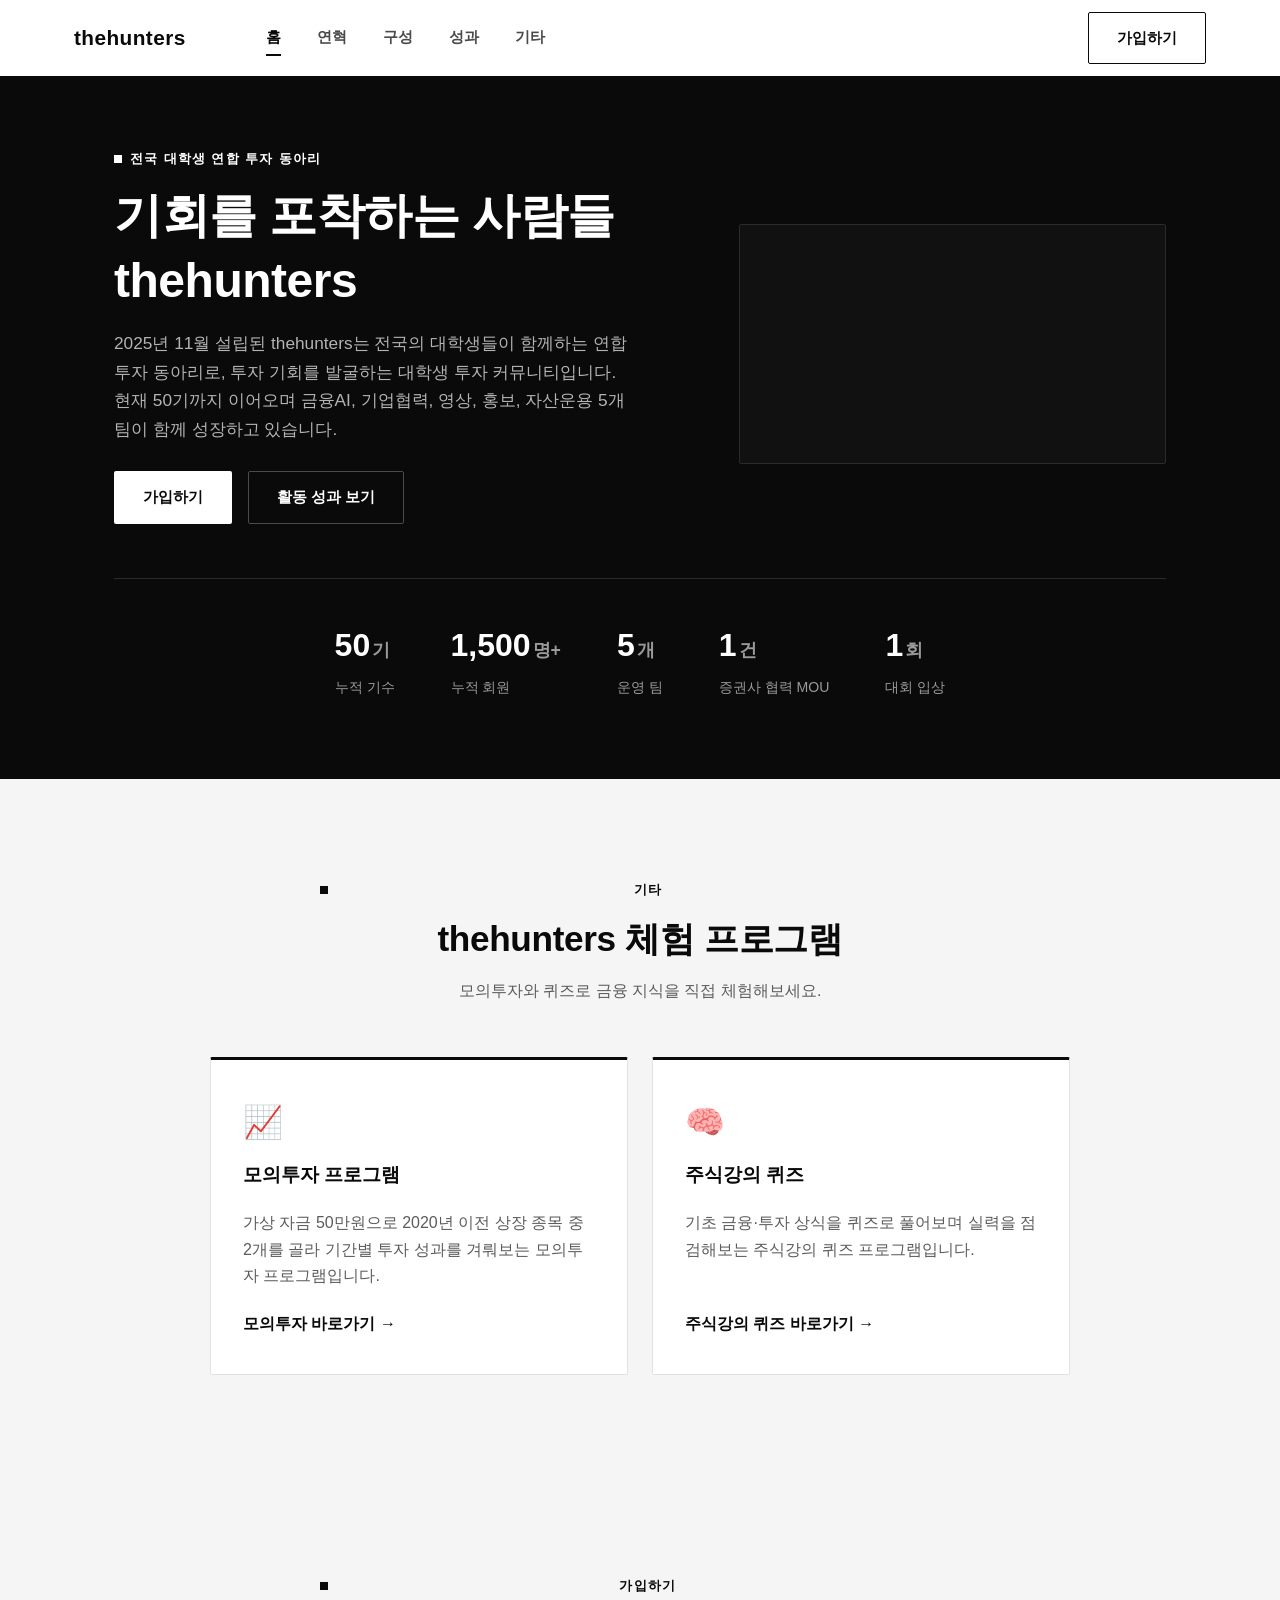
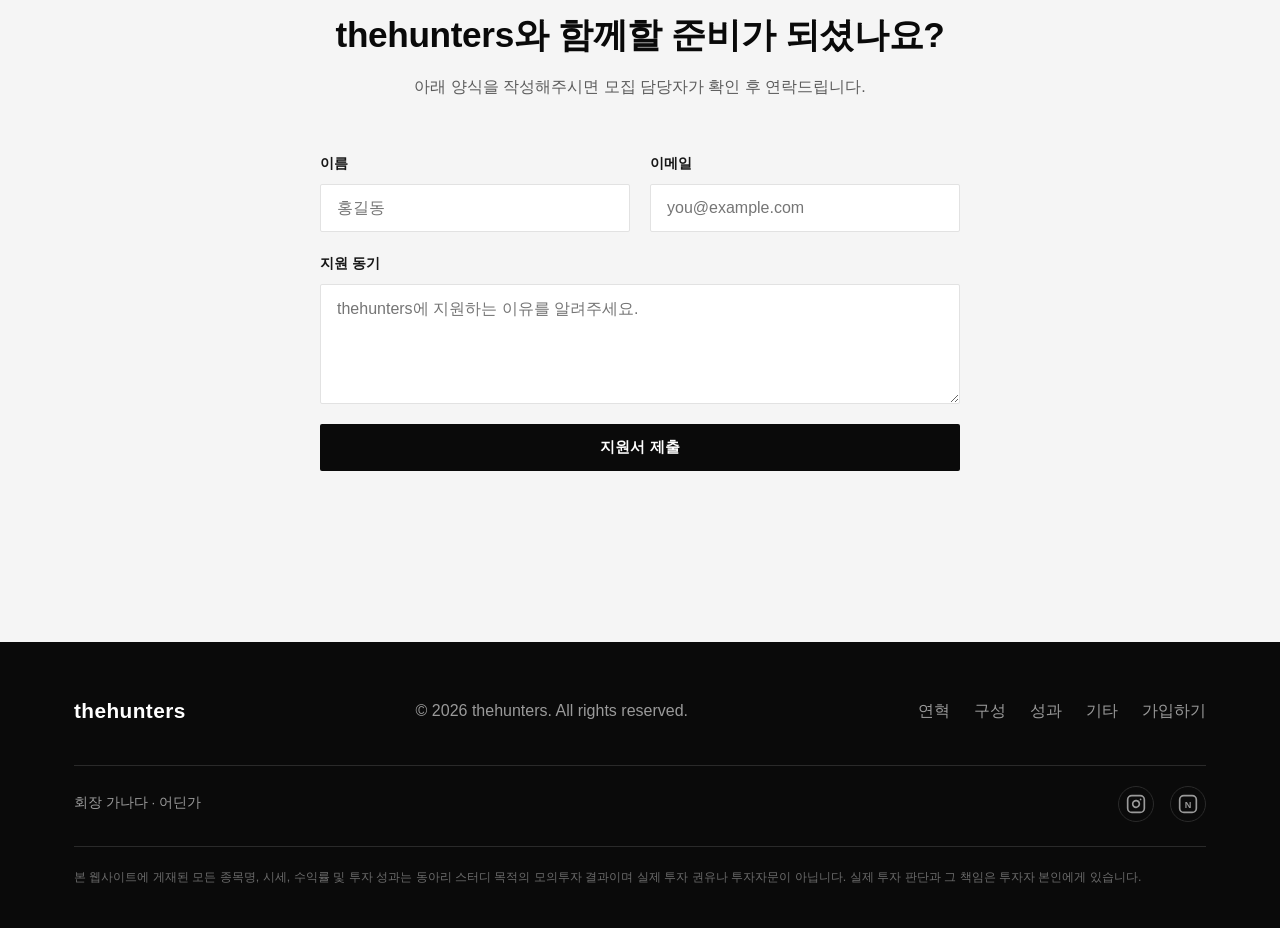
==== commit c198ae54: "Trim disclaimer wording, sort history timeline newest-first - Drop the "thehunters는 정식 금융투자업 인가를 받은 " ====
--- a/index.html
+++ b/index.html
@@ -188,7 +188,7 @@
         </a>
       </div>
     </div>
-    <p class="disclaimer">본 웹사이트에 게재된 모든 종목명, 시세, 수익률 및 투자 성과는 동아리 스터디 목적의 모의투자 결과이며 실제 투자 권유나 투자자문이 아닙니다. thehunters는 정식 금융투자업 인가를 받은 기관이 아니며, 실제 투자 판단과 그 책임은 투자자 본인에게 있습니다.</p>
+    <p class="disclaimer">본 웹사이트에 게재된 모든 종목명, 시세, 수익률 및 투자 성과는 동아리 스터디 목적의 모의투자 결과이며 실제 투자 권유나 투자자문이 아닙니다. 실제 투자 판단과 그 책임은 투자자 본인에게 있습니다.</p>
   </div>
 </footer>
 
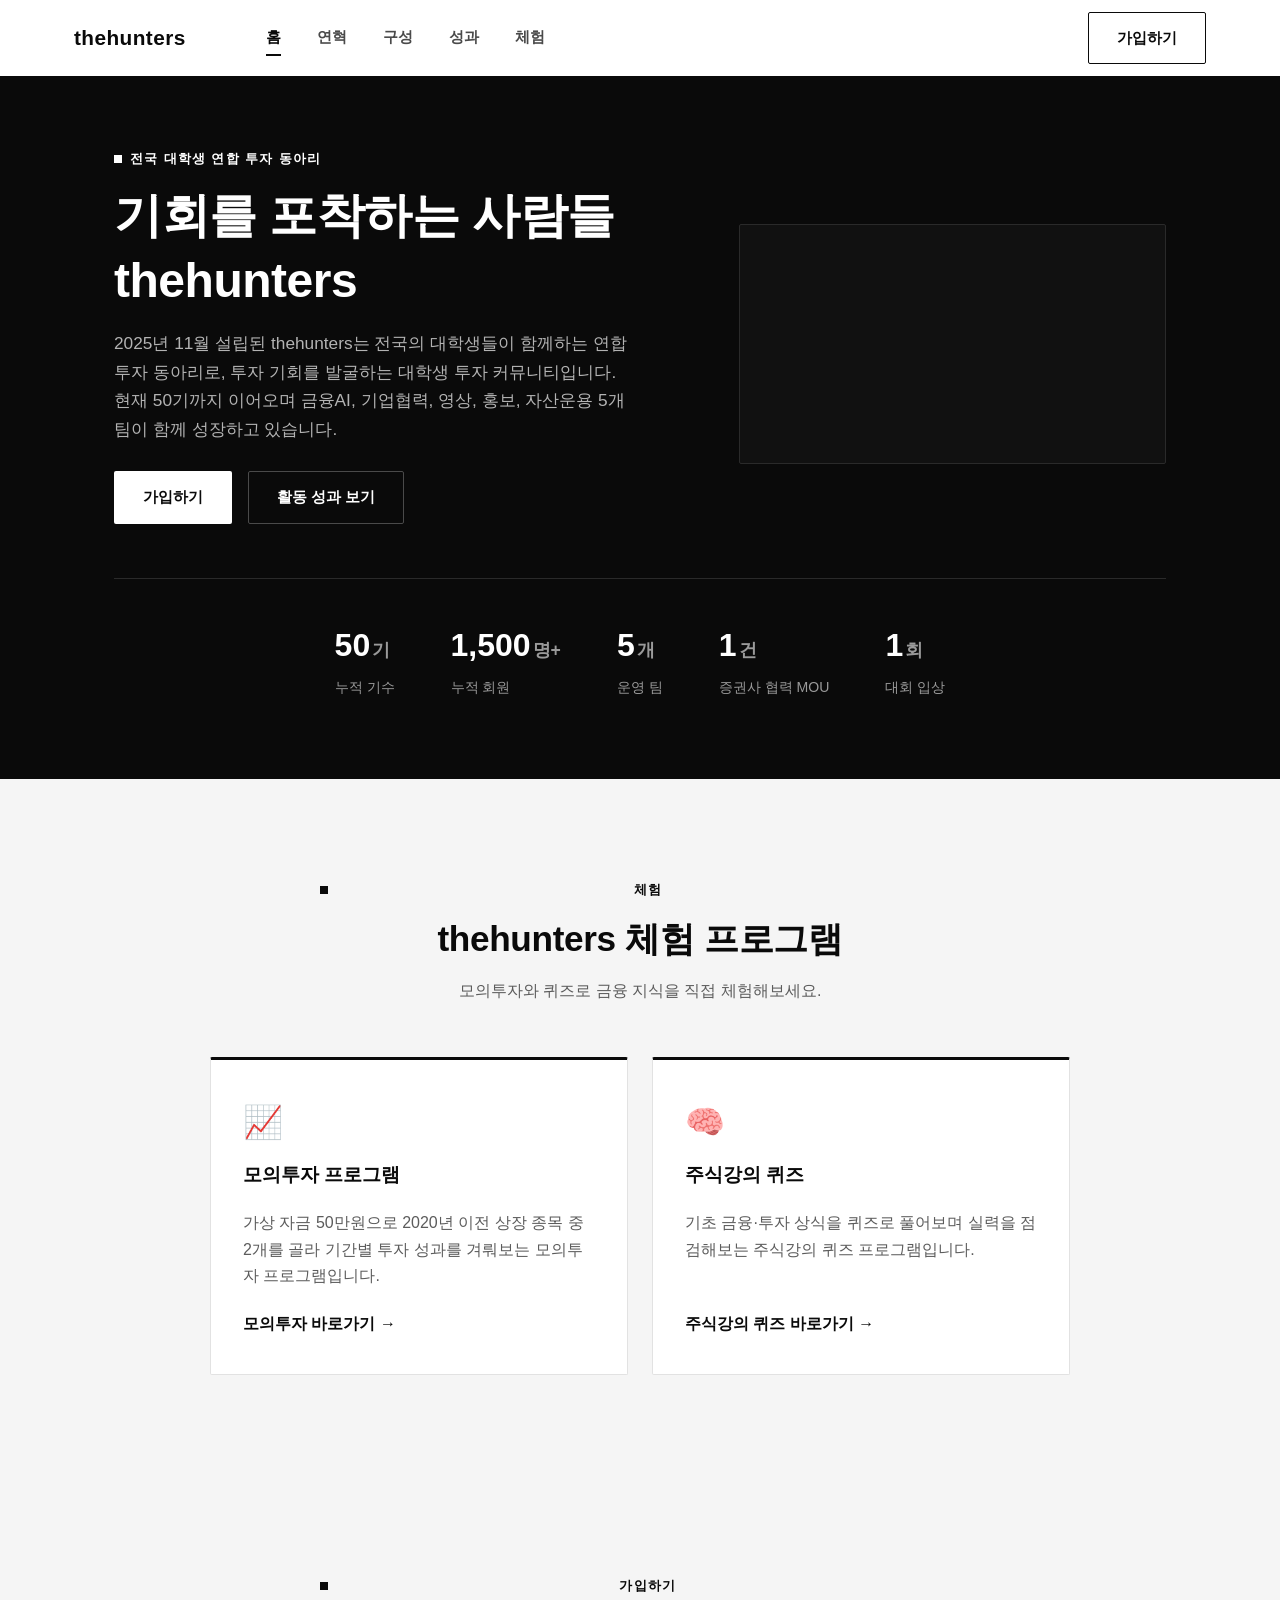
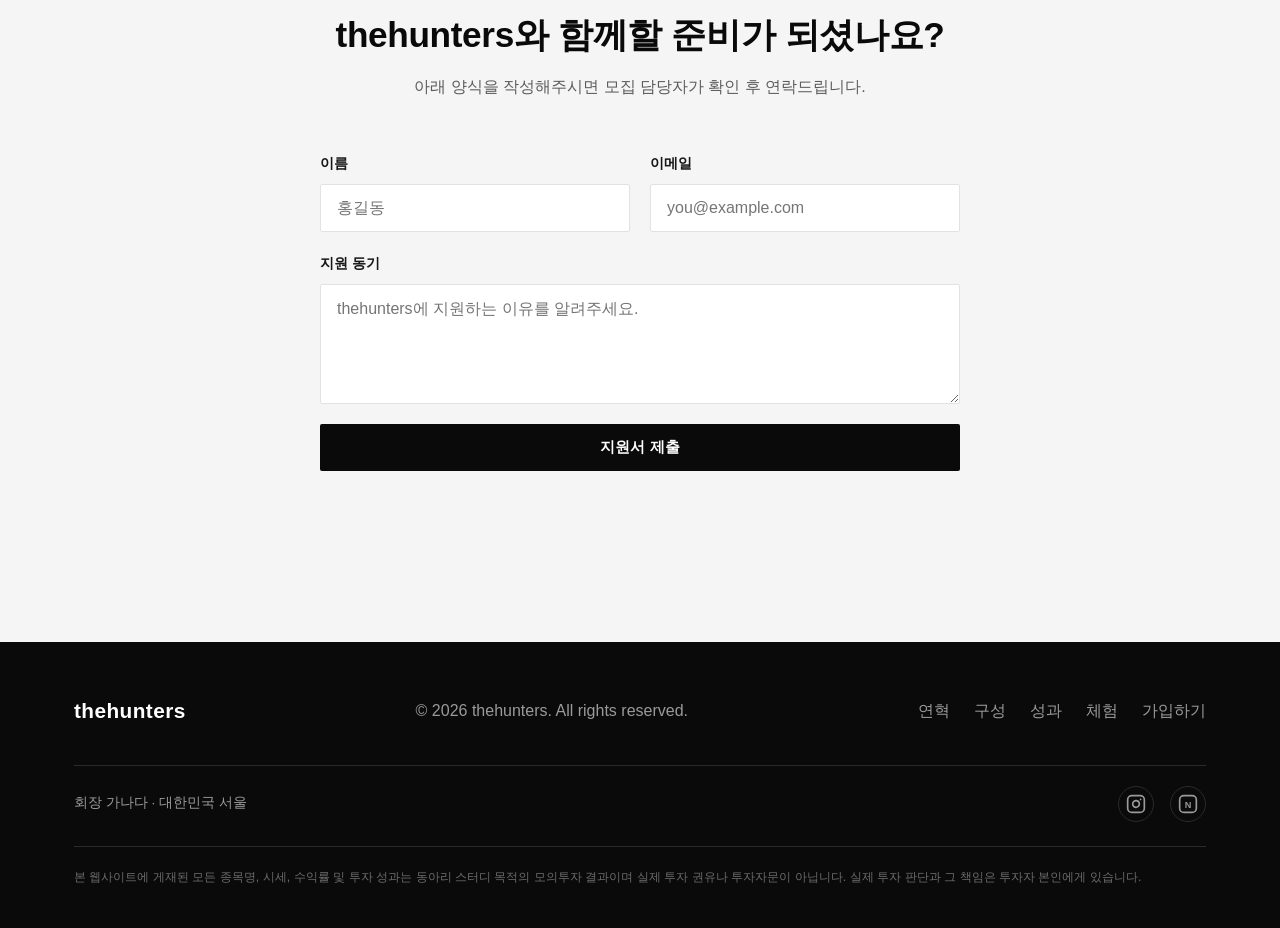
==== commit 3d18d77d: "Update nav label to 체험, revise history timeline and stats Co-Authored-By: Claude Sonnet 5 <noreply@a" ====
--- a/index.html
+++ b/index.html
@@ -17,7 +17,7 @@
       <a href="history.html">연혁</a>
       <a href="organization.html">구성</a>
       <a href="achievements.html">성과</a>
-      <a href="#etc">기타</a>
+      <a href="#etc">체험</a>
     </nav>
     <a href="#contact" class="btn btn-cta">가입하기</a>
     <button class="menu-toggle" id="menuToggle" aria-label="메뉴 열기">
@@ -85,7 +85,7 @@
   <section class="etc" id="etc">
     <div class="container">
       <div class="section-head">
-        <p class="eyebrow">기타</p>
+        <p class="eyebrow">체험</p>
         <h2>thehunters 체험 프로그램</h2>
         <p class="section-desc">모의투자와 퀴즈로 금융 지식을 직접 체험해보세요.</p>
       </div>
@@ -166,12 +166,12 @@
         <a href="history.html">연혁</a>
         <a href="organization.html">구성</a>
         <a href="achievements.html">성과</a>
-        <a href="#etc">기타</a>
+        <a href="#etc">체험</a>
         <a href="#contact">가입하기</a>
       </div>
     </div>
     <div class="footer-contact">
-      <p class="footer-meta">회장 가나다 · 어딘가</p>
+      <p class="footer-meta">회장 가나다 · 대한민국 서울</p>
       <div class="footer-social">
         <a href="https://www.instagram.com/thehunters.investment/" target="_blank" rel="noopener" class="footer-icon" aria-label="인스타그램" title="인스타그램">
           <svg viewBox="0 0 24 24" width="20" height="20" fill="none" stroke="currentColor" stroke-width="2" stroke-linecap="round" stroke-linejoin="round">
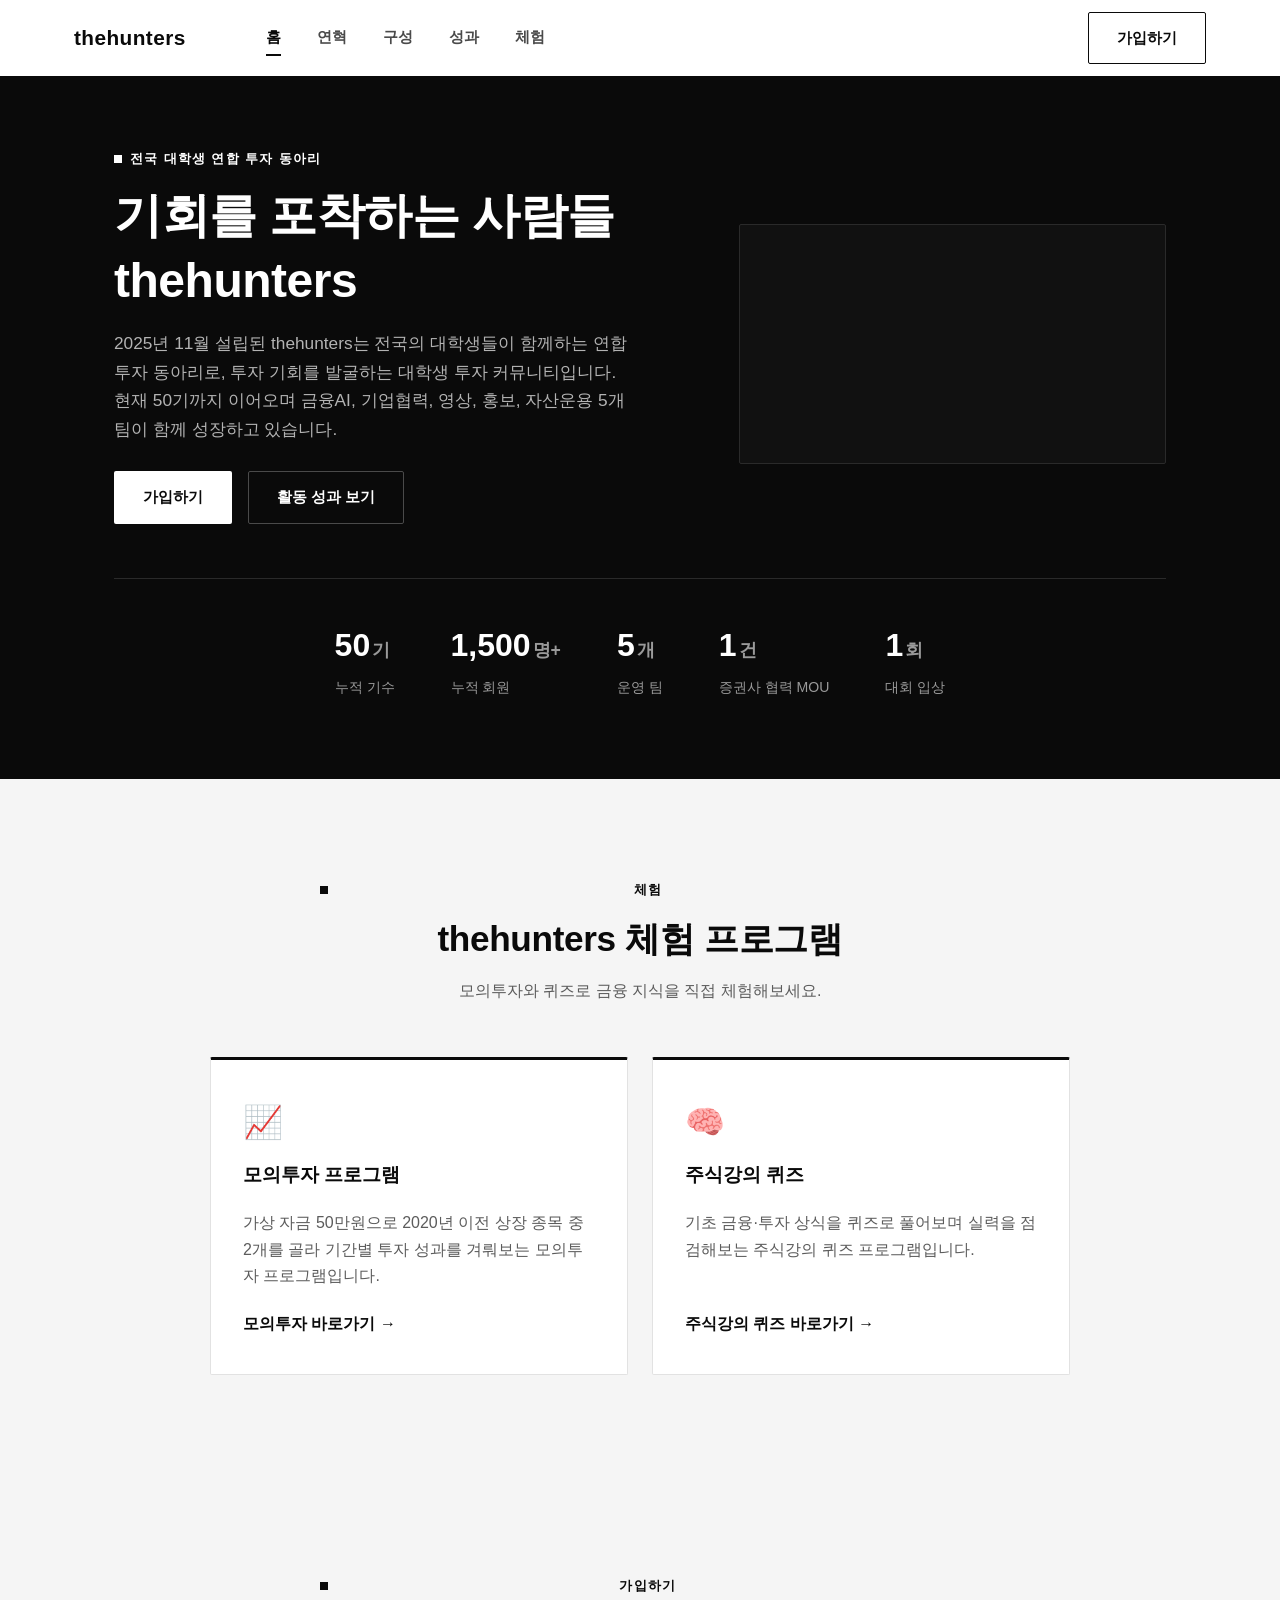
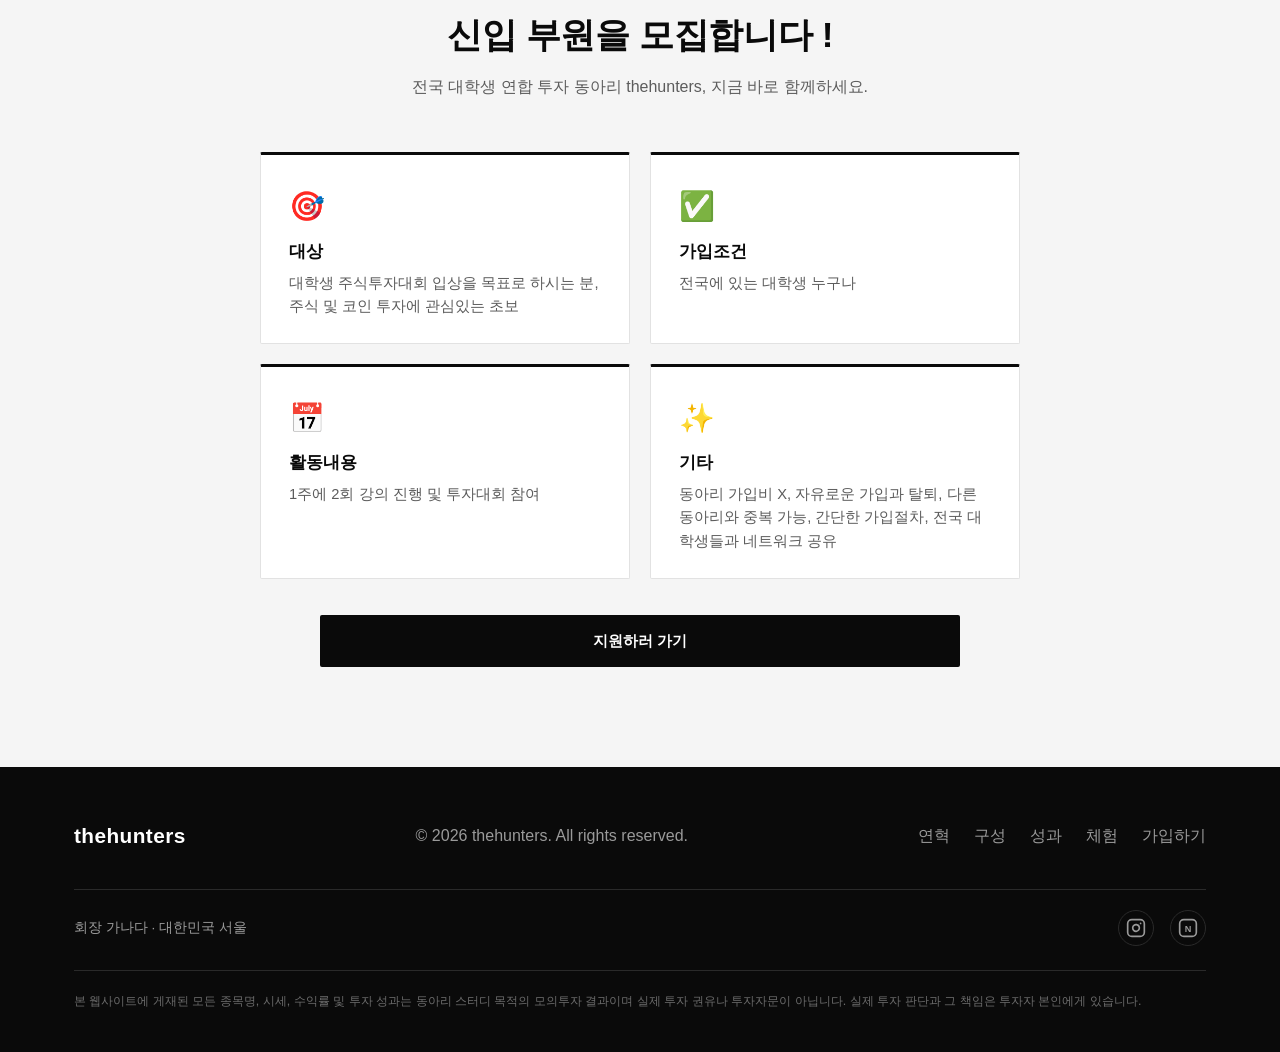
==== commit fa8df5ea: "Replace contact form with recruitment info cards + external apply CTA Co-Authored-By: Claude Sonnet " ====
--- a/index.html
+++ b/index.html
@@ -19,7 +19,7 @@
       <a href="achievements.html">성과</a>
       <a href="#etc">체험</a>
     </nav>
-    <a href="#contact" class="btn btn-cta">가입하기</a>
+    <a href="https://842ba78f.the-hunters.pages.dev" target="_blank" rel="noopener" class="btn btn-cta">가입하기</a>
     <button class="menu-toggle" id="menuToggle" aria-label="메뉴 열기">
       <span></span><span></span><span></span>
     </button>
@@ -37,7 +37,7 @@
           <h1>기회를 포착하는 사람들<br>thehunters</h1>
           <p class="hero-desc">2025년 11월 설립된 thehunters는 전국의 대학생들이 함께하는 연합 투자 동아리로, 투자 기회를 발굴하는 대학생 투자 커뮤니티입니다. 현재 50기까지 이어오며 금융AI, 기업협력, 영상, 홍보, 자산운용 5개 팀이 함께 성장하고 있습니다.</p>
           <div class="hero-actions">
-            <a href="#contact" class="btn btn-primary">가입하기</a>
+            <a href="https://842ba78f.the-hunters.pages.dev" target="_blank" rel="noopener" class="btn btn-primary">가입하기</a>
             <a href="achievements.html" class="btn btn-outline">활동 성과 보기</a>
           </div>
         </div>
@@ -62,7 +62,7 @@
           <h1>50기 신입 부원을<br>모집합니다</h1>
           <p class="hero-desc">전국 대학생 연합 투자 동아리 thehunters와 함께 투자 기회를 발굴해보세요.</p>
           <div class="hero-actions">
-            <a href="#contact" class="btn btn-primary">가입하기</a>
+            <a href="https://842ba78f.the-hunters.pages.dev" target="_blank" rel="noopener" class="btn btn-primary">가입하기</a>
           </div>
         </div>
       </div>
@@ -132,27 +132,34 @@
     <div class="container contact-inner">
       <div class="section-head">
         <p class="eyebrow">가입하기</p>
-        <h2>thehunters와 함께할 준비가 되셨나요?</h2>
-        <p class="section-desc">아래 양식을 작성해주시면 모집 담당자가 확인 후 연락드립니다.</p>
-      </div>
-      <form class="contact-form" id="contactForm" novalidate>
-        <div class="form-row">
-          <div class="form-group">
-            <label for="name">이름</label>
-            <input type="text" id="name" name="name" placeholder="홍길동" required>
-          </div>
-          <div class="form-group">
-            <label for="email">이메일</label>
-            <input type="email" id="email" name="email" placeholder="you@example.com" required>
-          </div>
-        </div>
-        <div class="form-group">
-          <label for="message">지원 동기</label>
-          <textarea id="message" name="message" rows="5" placeholder="thehunters에 지원하는 이유를 알려주세요." required></textarea>
-        </div>
-        <button type="submit" class="btn btn-primary btn-block">지원서 제출</button>
-        <p class="form-status" id="formStatus" role="status" aria-live="polite"></p>
-      </form>
+        <h2>신입 부원을 모집합니다 !</h2>
+        <p class="section-desc">전국 대학생 연합 투자 동아리 thehunters, 지금 바로 함께하세요.</p>
+      </div>
+      <div class="recruit-grid">
+        <div class="recruit-card">
+          <div class="recruit-icon">🎯</div>
+          <h3>대상</h3>
+          <p>대학생 주식투자대회 입상을 목표로 하시는 분, 주식 및 코인 투자에 관심있는 초보</p>
+        </div>
+        <div class="recruit-card">
+          <div class="recruit-icon">✅</div>
+          <h3>가입조건</h3>
+          <p>전국에 있는 대학생 누구나</p>
+        </div>
+        <div class="recruit-card">
+          <div class="recruit-icon">📅</div>
+          <h3>활동내용</h3>
+          <p>1주에 2회 강의 진행 및 투자대회 참여</p>
+        </div>
+        <div class="recruit-card">
+          <div class="recruit-icon">✨</div>
+          <h3>기타</h3>
+          <p>동아리 가입비 X, 자유로운 가입과 탈퇴, 다른 동아리와 중복 가능, 간단한 가입절차, 전국 대학생들과 네트워크 공유</p>
+        </div>
+      </div>
+      <div class="recruit-cta">
+        <a href="https://842ba78f.the-hunters.pages.dev" target="_blank" rel="noopener" class="btn btn-primary btn-block">지원하러 가기</a>
+      </div>
     </div>
   </section>
 </main>
@@ -167,7 +174,7 @@
         <a href="organization.html">구성</a>
         <a href="achievements.html">성과</a>
         <a href="#etc">체험</a>
-        <a href="#contact">가입하기</a>
+        <a href="https://842ba78f.the-hunters.pages.dev" target="_blank" rel="noopener">가입하기</a>
       </div>
     </div>
     <div class="footer-contact">
--- a/styles.css
+++ b/styles.css
@@ -873,6 +873,44 @@
 
 /* Contact */
 .contact { padding: 100px 0; background: var(--color-bg-alt); }
+
+.recruit-grid {
+  display: grid;
+  grid-template-columns: repeat(2, 1fr);
+  gap: 20px;
+  max-width: 760px;
+  margin: 0 auto;
+}
+
+.recruit-card {
+  background: #fff;
+  border: 1px solid var(--color-border);
+  border-top: 3px solid var(--color-black);
+  border-radius: var(--radius);
+  padding: 28px 28px 24px;
+  transition: transform 0.2s ease, box-shadow 0.2s ease;
+}
+
+.recruit-card:hover {
+  transform: translateY(-4px);
+  box-shadow: var(--shadow);
+}
+
+.recruit-icon { font-size: 1.8rem; margin-bottom: 10px; }
+
+.recruit-card h3 { margin-bottom: 8px; font-size: 1.05rem; }
+
+.recruit-card p {
+  color: var(--color-text-muted);
+  margin: 0;
+  font-size: 0.92rem;
+  line-height: 1.6;
+}
+
+.recruit-cta {
+  max-width: 640px;
+  margin: 36px auto 0;
+}
 
 .contact-form {
   max-width: 640px;
@@ -1194,6 +1232,7 @@
   .media-map-body { flex-direction: column; }
   .media-detail { width: 100%; }
   .etc-grid { grid-template-columns: 1fr; }
+  .recruit-grid { grid-template-columns: 1fr; }
   .portfolio-stats { grid-template-columns: 1fr 1fr; }
 }
 
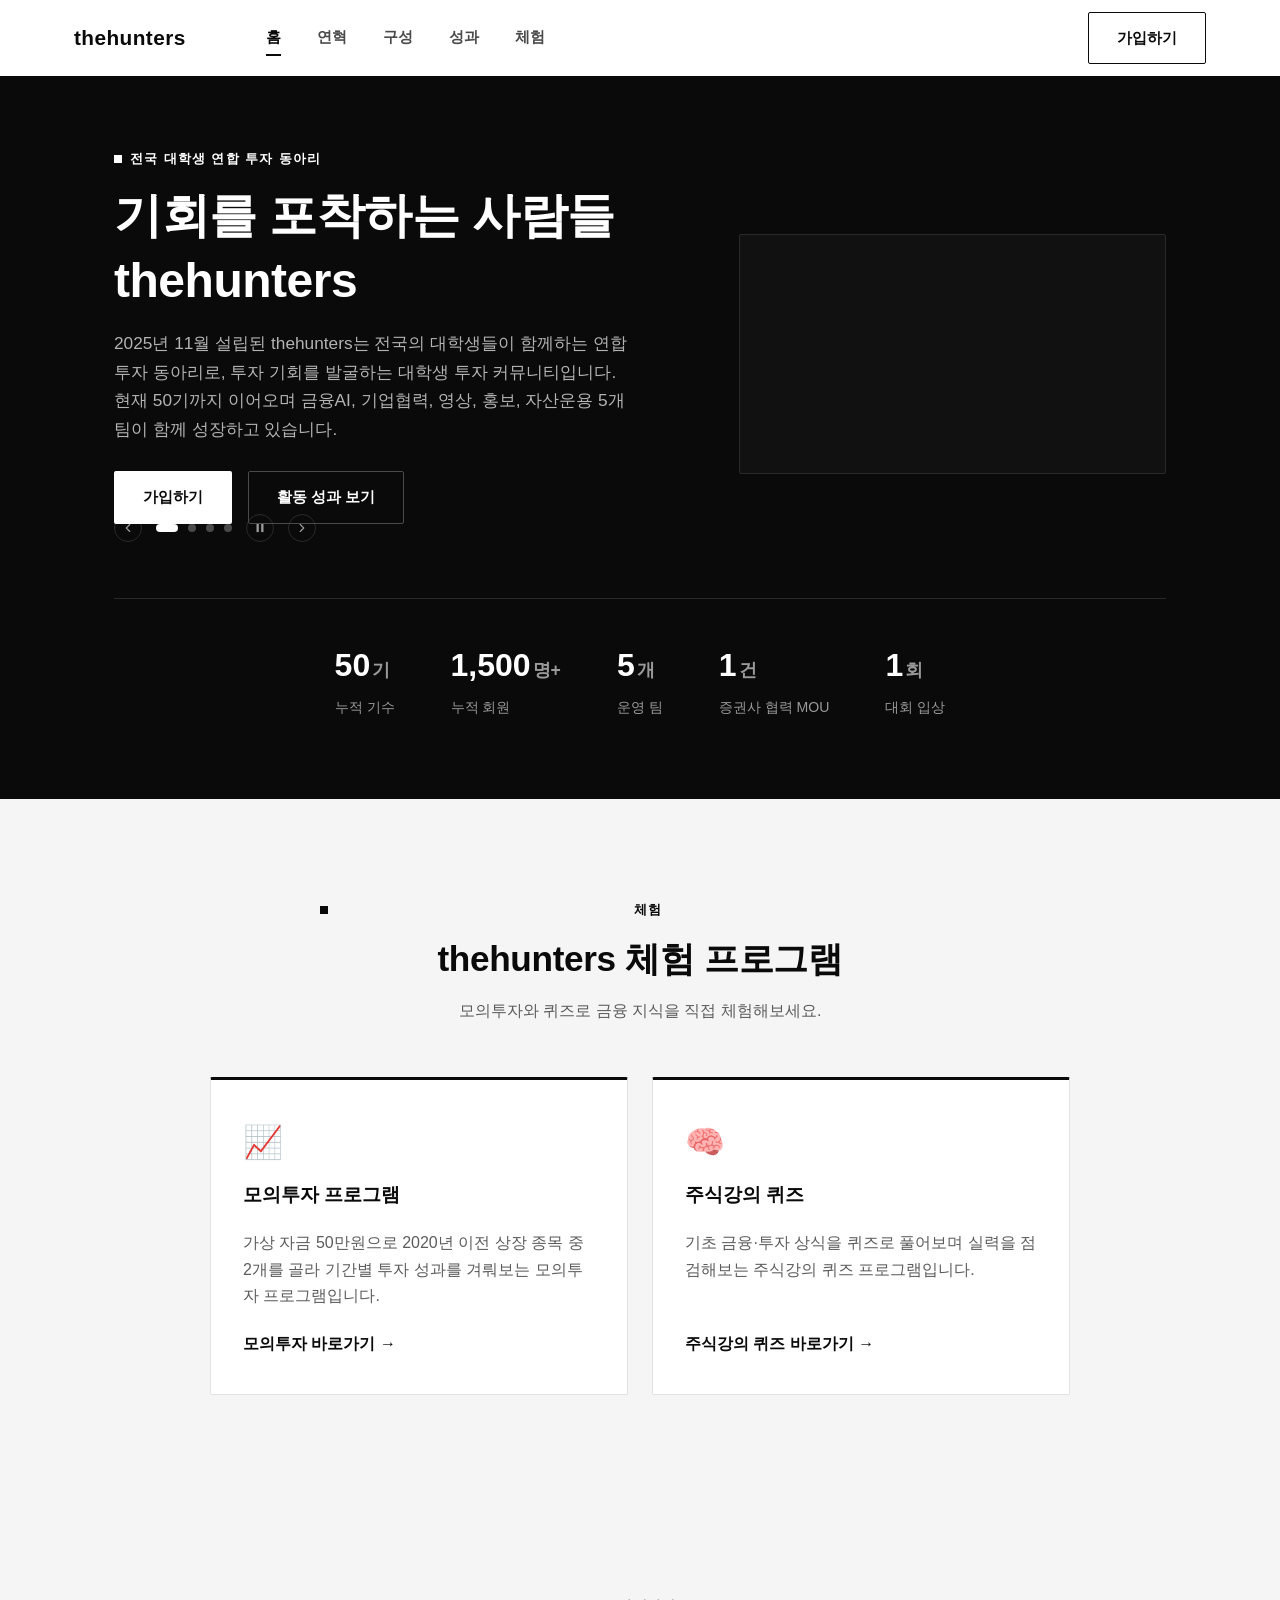
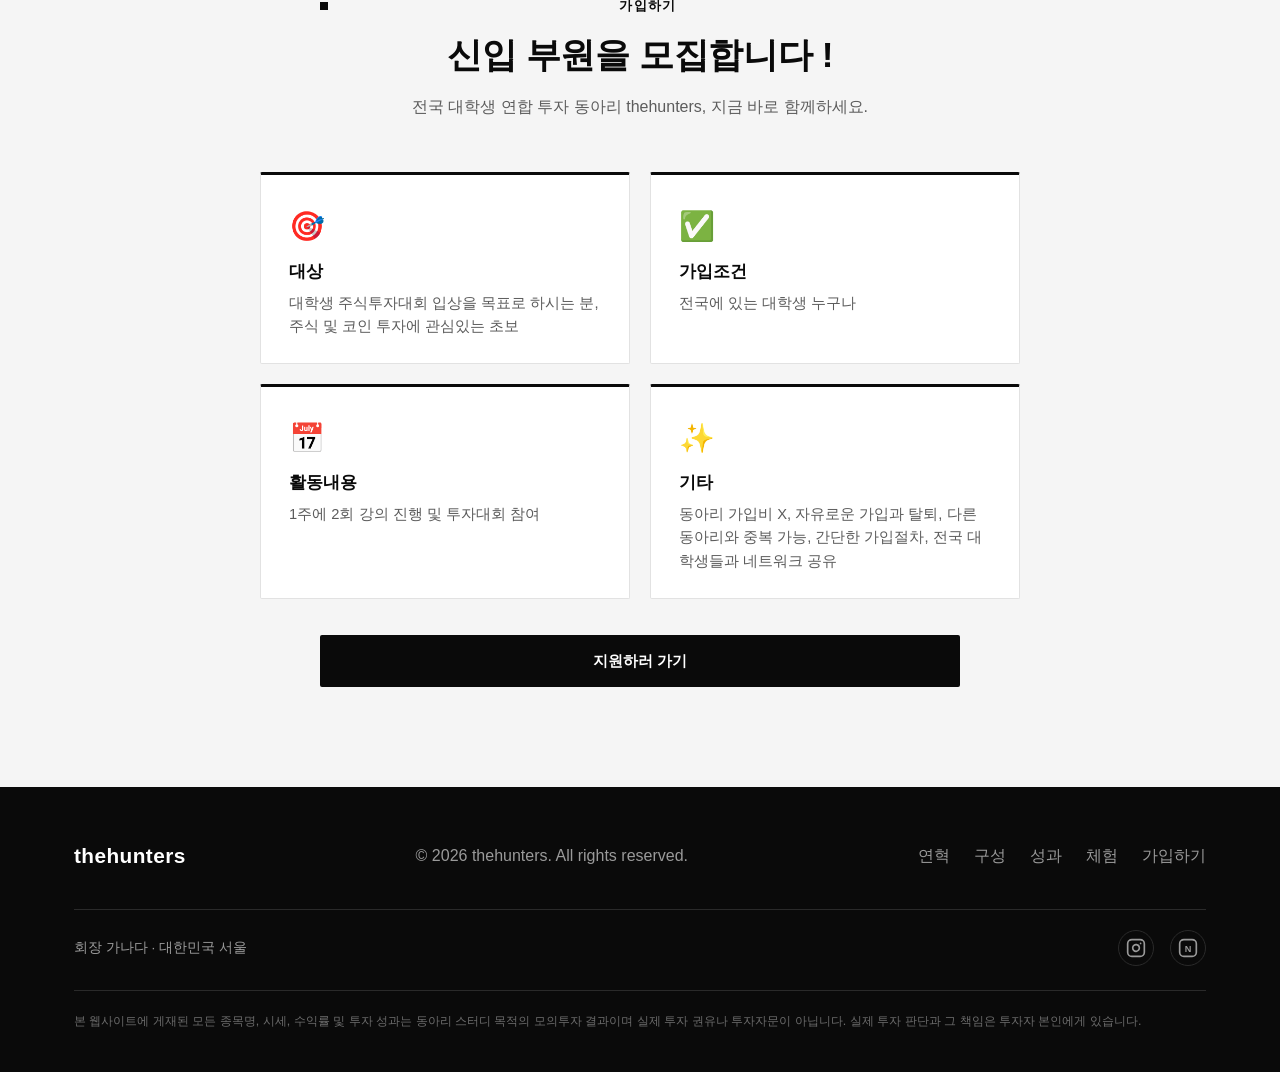
==== commit d94a2921: "Fix hero carousel auto-advance, add prev/pause/next controls The 3s auto-advance was stopping whenev" ====
--- a/index.html
+++ b/index.html
@@ -66,7 +66,18 @@
           </div>
         </div>
       </div>
-      <div class="hero-dots" id="heroDots"></div>
+      <div class="hero-controls">
+        <button type="button" class="hero-nav-btn" id="heroPrevBtn" aria-label="이전 소식">
+          <svg viewBox="0 0 24 24" width="14" height="14" fill="none" stroke="currentColor" stroke-width="2" stroke-linecap="round" stroke-linejoin="round"><polyline points="15 18 9 12 15 6"/></svg>
+        </button>
+        <div class="hero-dots" id="heroDots"></div>
+        <button type="button" class="hero-nav-btn hero-play-btn" id="heroPlayBtn" aria-label="일시정지">
+          <svg viewBox="0 0 24 24" width="14" height="14" fill="currentColor" id="heroPlayIcon"><rect x="6" y="5" width="4" height="14"/><rect x="14" y="5" width="4" height="14"/></svg>
+        </button>
+        <button type="button" class="hero-nav-btn" id="heroNextBtn" aria-label="다음 소식">
+          <svg viewBox="0 0 24 24" width="14" height="14" fill="none" stroke="currentColor" stroke-width="2" stroke-linecap="round" stroke-linejoin="round"><polyline points="9 18 15 12 9 6"/></svg>
+        </button>
+      </div>
       </div>
       <div class="hero-video-wrap">
         <video class="hero-video" id="heroVideo" src="assets/hero-video.mp4" autoplay muted loop playsinline webkit-playsinline disablepictureinpicture disableremoteplayback preload="auto"></video>
--- a/styles.css
+++ b/styles.css
@@ -239,11 +239,17 @@
   pointer-events: auto;
 }
 
+.hero-controls {
+  display: flex;
+  align-items: center;
+  gap: 14px;
+  margin: 8px 0 0;
+}
+
 .hero-dots {
   display: flex;
   justify-content: flex-start;
   gap: 10px;
-  margin: 8px 0 0;
 }
 
 .hero-dot {
@@ -258,6 +264,23 @@
 }
 
 .hero-dot.active { background: #fff; width: 22px; border-radius: 4px; }
+
+.hero-nav-btn {
+  display: inline-flex;
+  align-items: center;
+  justify-content: center;
+  width: 28px;
+  height: 28px;
+  border-radius: 999px;
+  border: 1px solid #2a2a2a;
+  background: transparent;
+  color: #9a9a9a;
+  cursor: pointer;
+  flex-shrink: 0;
+  transition: border-color 0.15s ease, color 0.15s ease;
+}
+
+.hero-nav-btn:hover { color: #fff; border-color: #565656; }
 
 .hero-desc {
   color: #b3b3b3;
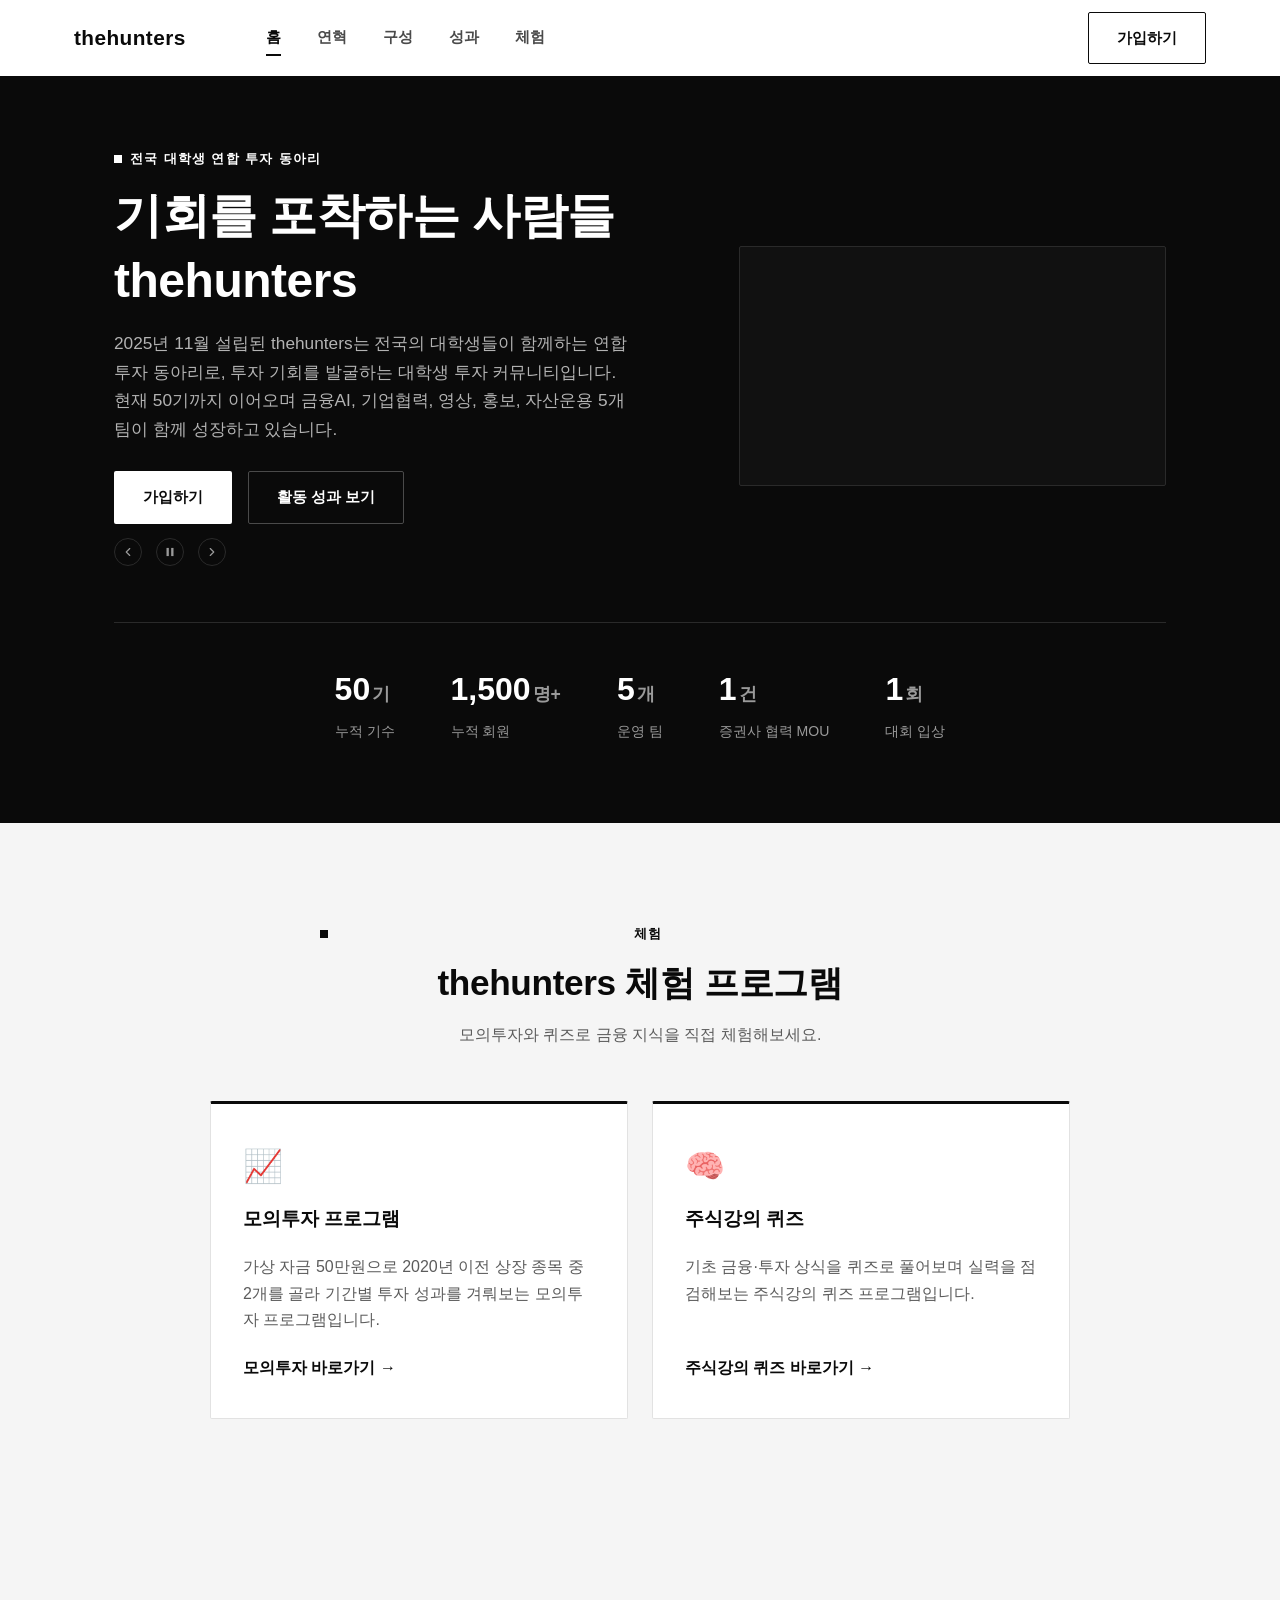
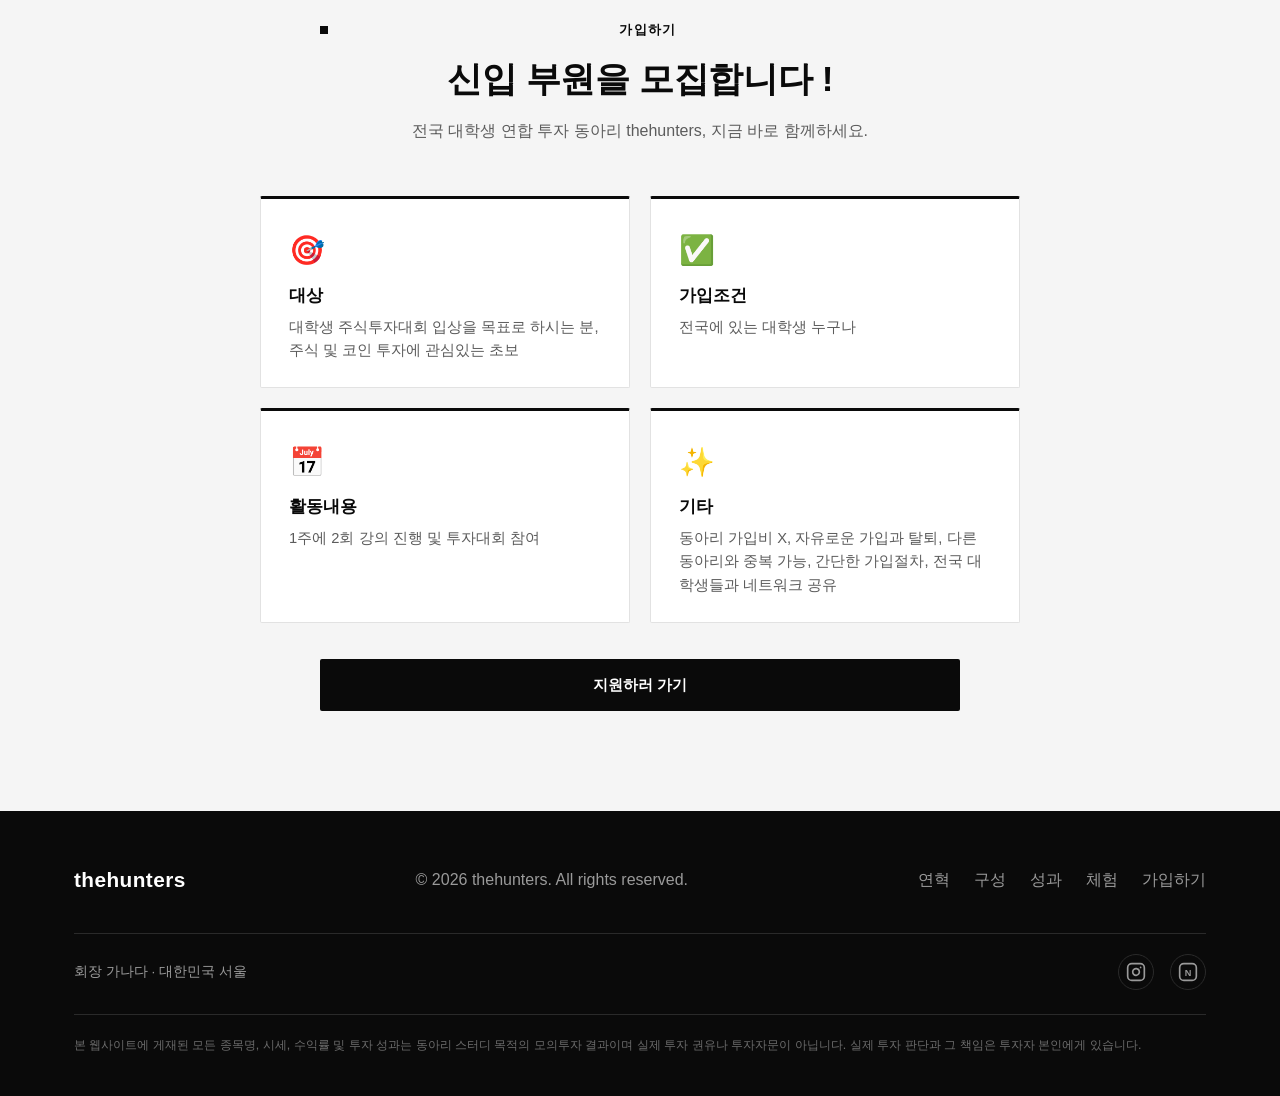
==== commit 13d061e5: "Remove hero carousel dots, push controls down to clear the CTA button Some slides' 가입하기/활동 성과 보기 but" ====
--- a/index.html
+++ b/index.html
@@ -70,7 +70,6 @@
         <button type="button" class="hero-nav-btn" id="heroPrevBtn" aria-label="이전 소식">
           <svg viewBox="0 0 24 24" width="14" height="14" fill="none" stroke="currentColor" stroke-width="2" stroke-linecap="round" stroke-linejoin="round"><polyline points="15 18 9 12 15 6"/></svg>
         </button>
-        <div class="hero-dots" id="heroDots"></div>
         <button type="button" class="hero-nav-btn hero-play-btn" id="heroPlayBtn" aria-label="일시정지">
           <svg viewBox="0 0 24 24" width="14" height="14" fill="currentColor" id="heroPlayIcon"><rect x="6" y="5" width="4" height="14"/><rect x="14" y="5" width="4" height="14"/></svg>
         </button>
--- a/styles.css
+++ b/styles.css
@@ -243,27 +243,8 @@
   display: flex;
   align-items: center;
   gap: 14px;
-  margin: 8px 0 0;
-}
-
-.hero-dots {
-  display: flex;
-  justify-content: flex-start;
-  gap: 10px;
-}
-
-.hero-dot {
-  width: 8px;
-  height: 8px;
-  border-radius: 999px;
-  background: #4a4a4a;
-  border: none;
-  cursor: pointer;
-  padding: 0;
-  transition: background 0.2s ease, width 0.2s ease, border-radius 0.2s ease;
-}
-
-.hero-dot.active { background: #fff; width: 22px; border-radius: 4px; }
+  margin: 32px 0 0;
+}
 
 .hero-nav-btn {
   display: inline-flex;
